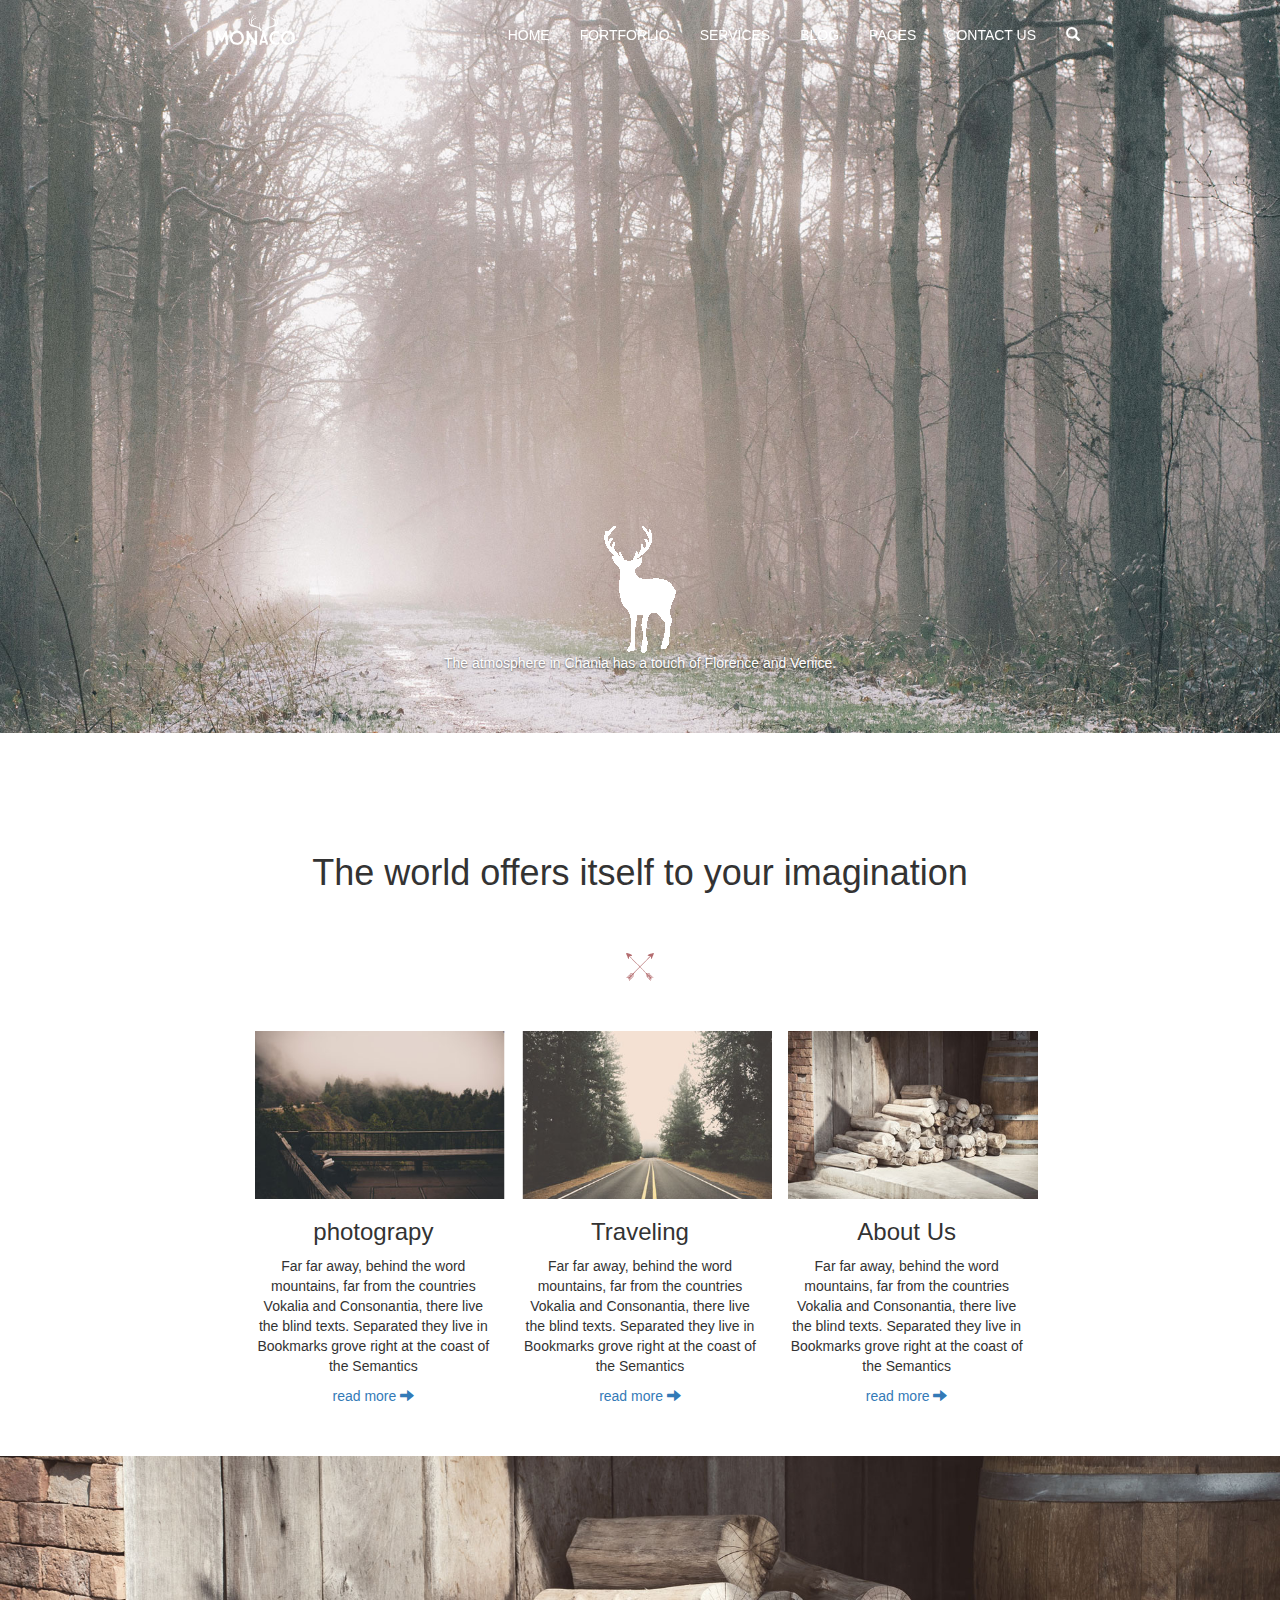
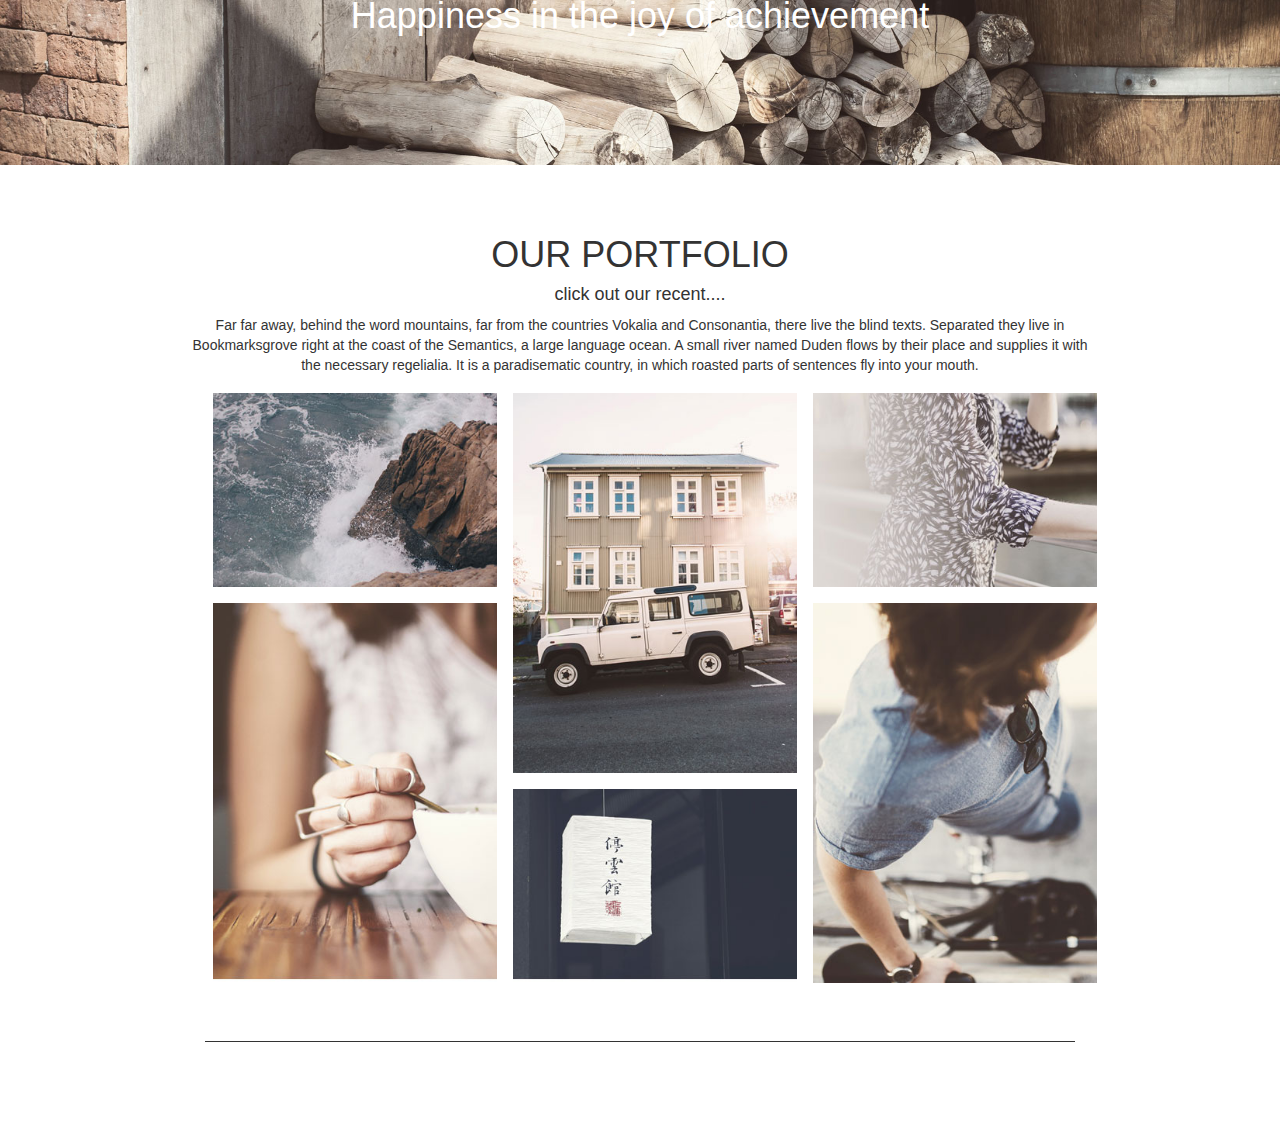
==== btvn/index.html @ 1da42e13 "BTVN" ====
<!DOCTYPE html>
<html>
<head>
	<meta charset="utf-8">
	<title></title>
	<script src="https://ajax.googleapis.com/ajax/libs/jquery/1.11.3/jquery.min.js"></script>
	<script type="text/javascript" src="js/bootstrap.min.js"></script>
	<link rel="stylesheet" type="text/css" href="css/bootstrap.min.css">
	<link rel="stylesheet" type="text/css" href="css/style.css">
</head>
<body>

	<header>
		<nav class="navbar navbar-fixed-top" role="navigation">
	        <div class="menu">
	            <!-- Brand and toggle get grouped for better mobile display -->
	            <div class="navbar-header">
	                <button type="button" class="navbar-toggle" data-toggle="collapse" data-target="#navbar-collapse">
	                    <i class="fa fa-bars fa-3x"></i>
	                </button>
	                <a class="navbar-brand" href="#"><img src="image/icon/logo.png" height="30px" width="80px" /></a>
	            </div>
	            <!-- Collect the nav links, forms, and other content for toggling -->
	            <div class="collapse navbar-collapse navbar-right" id="navbar-collapse">
	                <ul class="nav navbar-nav">
	                    <li>
	                        <a href="#">Home</a>
	                    </li>
						<li>
	                        <a href="#">Fortforlio</a>
	                    </li>
	                    <li>
	                        <a href="#">Services</a>
	                    </li>
	                    <li>
	                        <a href="#">Blog</a>
	                    </li>
						<li>
	                        <a href="#">Pages</a>
	                    </li>
						<li>
	                        <a href="#">Contact Us</a>
	                    </li>
						<li>
	                        <a href="#"><span class="glyphicon glyphicon-search" aria-hidden="true"></span></a>
	                    </li>
	                </ul>
	            </div> <!-- /.navbar-collapse -->
	        </div> <!-- /.container -->
	    </nav>

	 	<div id="myCarousel" class="carousel slide" data-ride="carousel">
	 		<!-- Wrapper for slides -->
		    <div class="carousel-inner" role="listbox">
		      	<div class="item active">
		        <img src="image/background/bg1.jpg" alt="">
			        <div class="carousel-caption slide">
			          <img src="image/icon/icon-slide1.png">
			          <p>The atmosphere in Chania has a touch of Florence and Venice.</p>
			        </div>
		      	</div>

			    <div class="item">
			        <img src="image/background/bg2.jpg" alt="">
			        <div class="carousel-caption">
			          <img src="image/icon/icon-slide2.png">
			          <p>The atmosphere in Chania has a touch of Florence and Venice.</p>
			        </div>
			    </div>
		    
			    <div class="item">
			        <img src="image/background/bg3.jpg" alt="">
				        <div class="carousel-caption">
				          	<img src="image/icon/icon-slide3.png">
				          	<p>Beatiful flowers in Kolymbari, Crete.</p>
				        </div>
			    </div>
			</div>
	  	</div>
	</div>
	</header>
	<section>
		<section class="container">
			<section class="one">
				<h1 class="text-center">The world offers itself to your imagination</h1>
				<div class="space text-center">
					<img src="image/icon/icon-main.png">
				</div>
				<div class="row col-one text-center">
					<div class="col-xs-12 col-md-4">
						<img src="image/main/phto1.jpg">
						<h3>photograpy</h3>
						<p>Far far away, behind the word mountains, far from the countries Vokalia and Consonantia, there live the blind texts. Separated they live in Bookmarks grove right at the coast of the Semantics</p>
						<a href="#">read more <span class="glyphicon glyphicon-arrow-right"></span></a>
					</div>
					<div class="col-xs-12 col-md-4">
						<img src="image/main/phto2.jpg">
						<h3>Traveling</h3>
						<p>Far far away, behind the word mountains, far from the countries Vokalia and Consonantia, there live the blind texts. Separated they live in Bookmarks grove right at the coast of the Semantics</p>
						<a href="#">read more <span class="glyphicon glyphicon-arrow-right"></span></a>
					</div>
					<div class="col-xs-12 col-md-4">
						<img src="image/main/phto3.jpg">
						<h3>About Us</h3>
						<p>Far far away, behind the word mountains, far from the countries Vokalia and Consonantia, there live the blind texts. Separated they live in Bookmarks grove right at the coast of the Semantics</p>
						<a href="#">read more <span class="glyphicon glyphicon-arrow-right"></span></a>
					</div>
				</div>
			</section>
		</section>
		<section>
			<section class="tow">
				<div class="row">
					<div class="col-xs-12">
						<h1 class="text-center">Happiness in the joy of achievement</h1>
					</div>
				</div>
			</section>
		</section>
		<section class="container">
			<section class="there">
				<div class="row text-center">
					<div class="col-sx-12">
						<h1>OUR PORTFOLIO</h1>
						<h4>click out our recent....</h4>
						<p>Far far away, behind the word mountains, far from the countries Vokalia and Consonantia, there live the blind texts. Separated they live in Bookmarksgrove right at the coast of the Semantics, a large language ocean. A small river named Duden flows by their place and supplies it with the necessary regelialia. It is a paradisematic country, in which roasted parts of sentences fly into your mouth. </p>
					</div>
				</div>
				<div class="row">
					<div class="col-md-4">
						<img src="image/main/img1-1.jpg">
						<img src="image/main/img1-2.jpg">
					</div>
					<div class="col-md-4">
						<img src="image/main/img2-1.jpg">
						<img src="image/main/img2-2.jpg">
					</div>
					<div class="col-md-4">
						<img src="image/main/img3-1.jpg">
						<img src="image/main/img3-2.jpg">
					</div>
				</div>
			</section>
		</section>
		<section class="container">
			<section class="four">
				
			</section>
		</section>
	</section>
</body>
</html>
---- btvn/css/style.css ----
body{
	background: #FFFFFF;
}
.glyphicon{
	font-size: 1em;
}
.container{
	width: 900px;
}
/*header*/
.nav a{
	text-transform: uppercase;
	color:white;
}
ul li{
	padding-top: 10px
}
.menu{
	padding: 0px 200px;
	text-align: center;
}
/*contenr*/
.one,.one h1 {
	padding: 50px;
}
.space{
	padding-bottom: 50px;
}
.col-one img{
	/*height: 200px;*/
	width: 250px;
}
.tow{
	background: url("../image/main/banner1.jpg");
	background-size: cover;
}
.tow h1{
	padding: 120px 0px;
	color: white;
}
.there {
	padding: 50px 0px;
	border-bottom: 1px solid ;
}
.there .row img{
	width: 300px;
}
.there img{
	padding: 8px 8px;
}
.four{
	padding: 50px 0px;
}
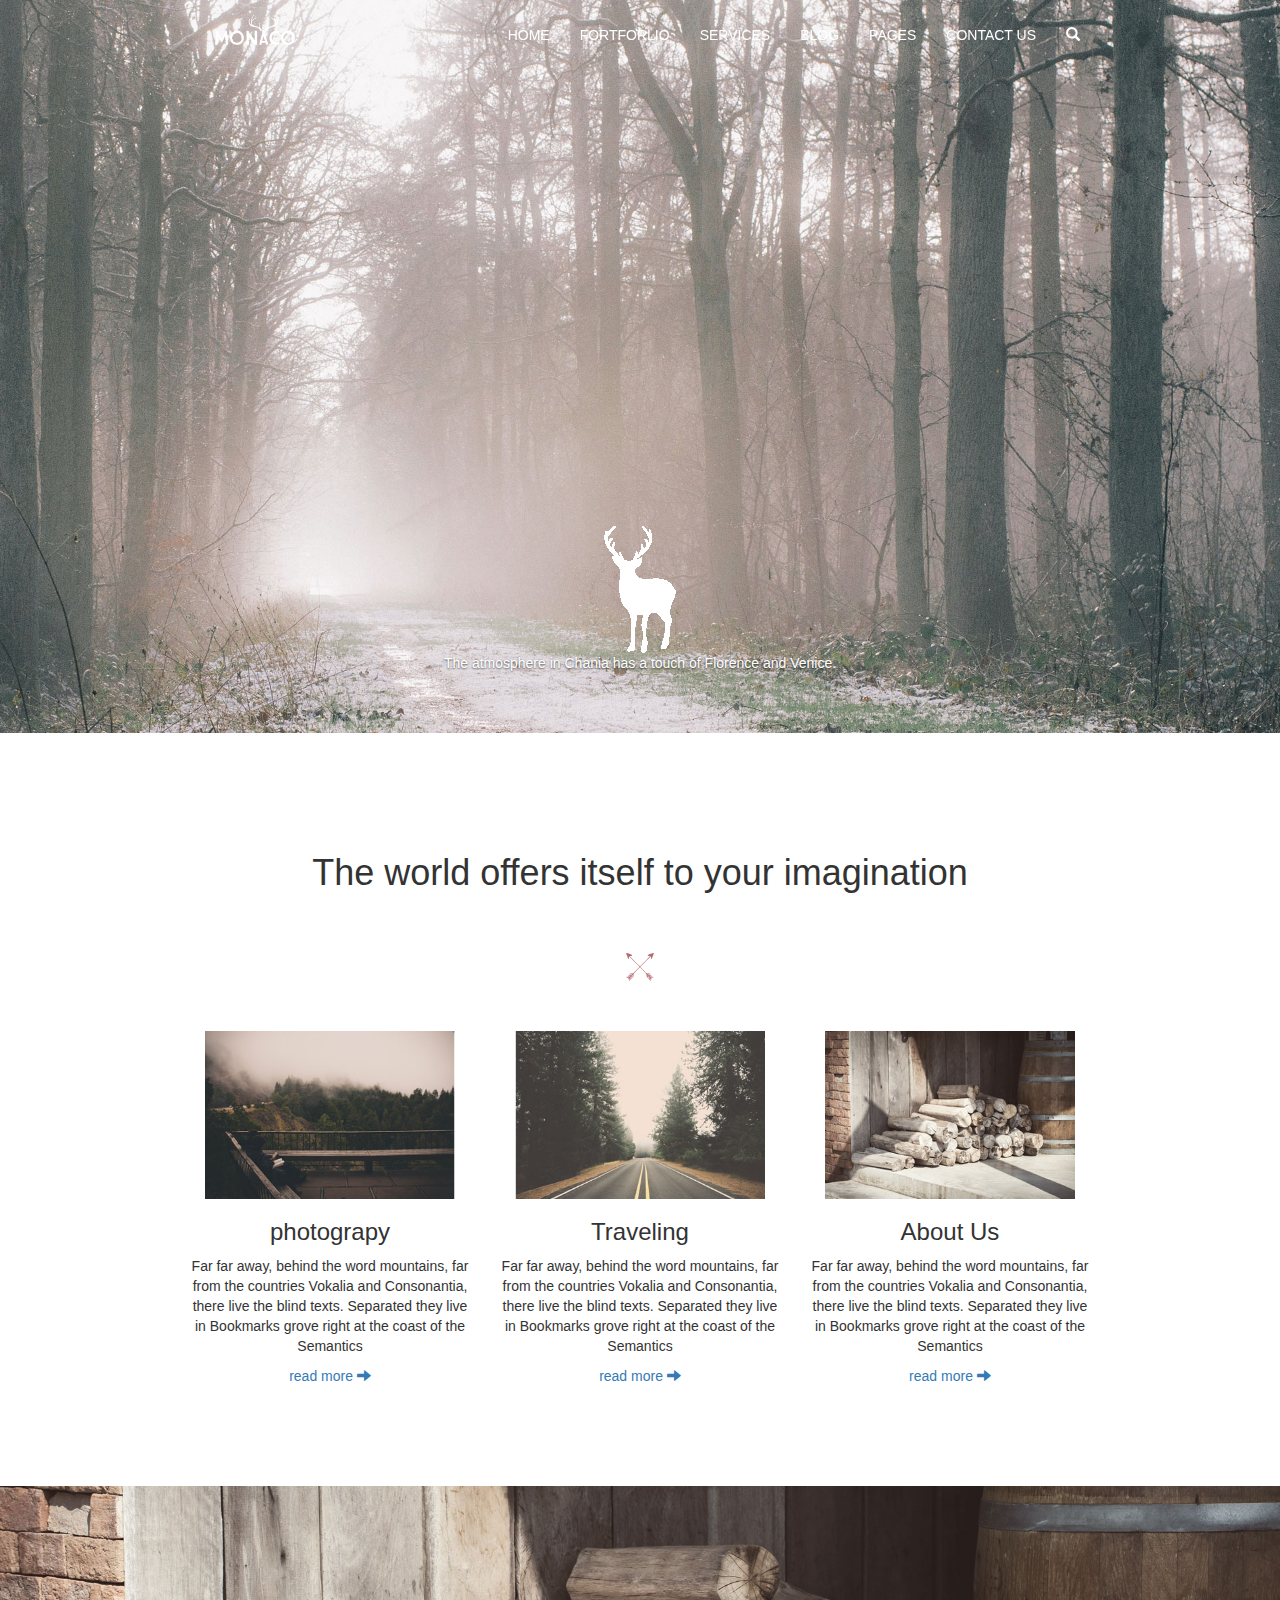
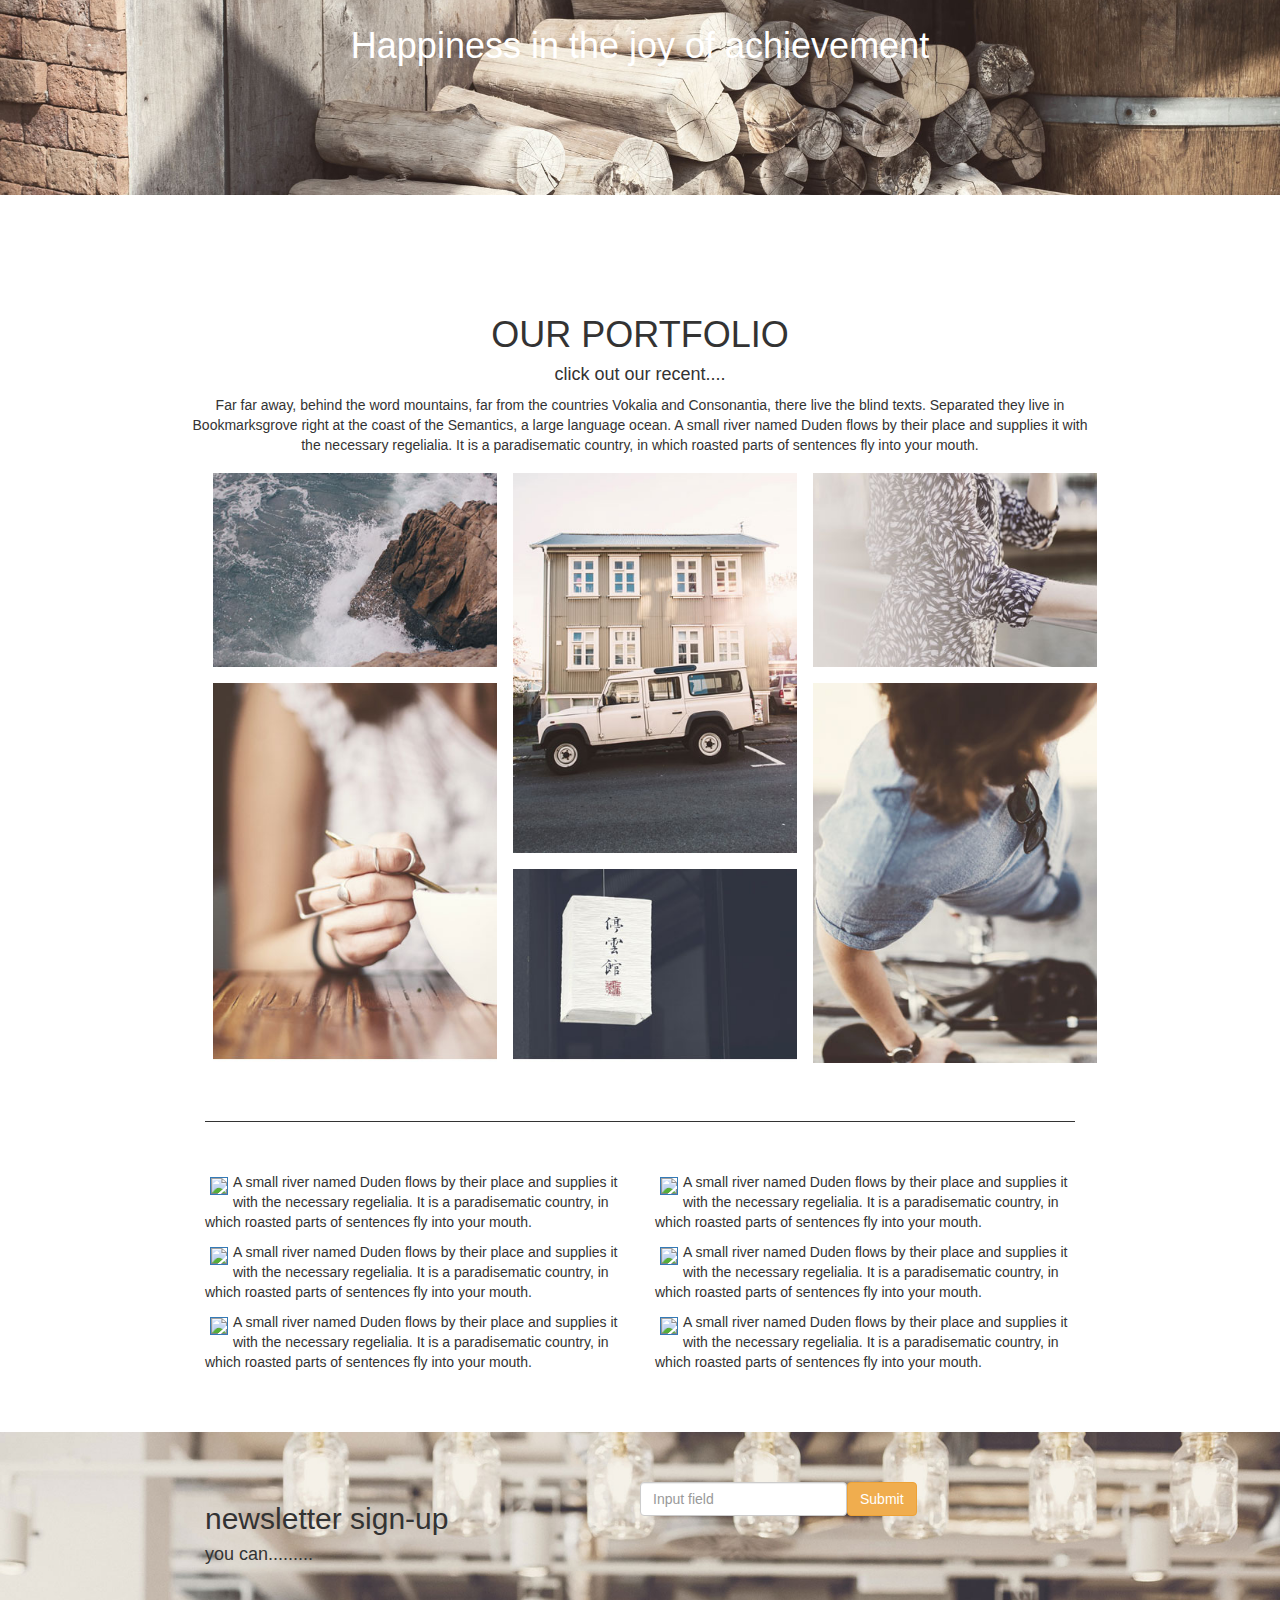
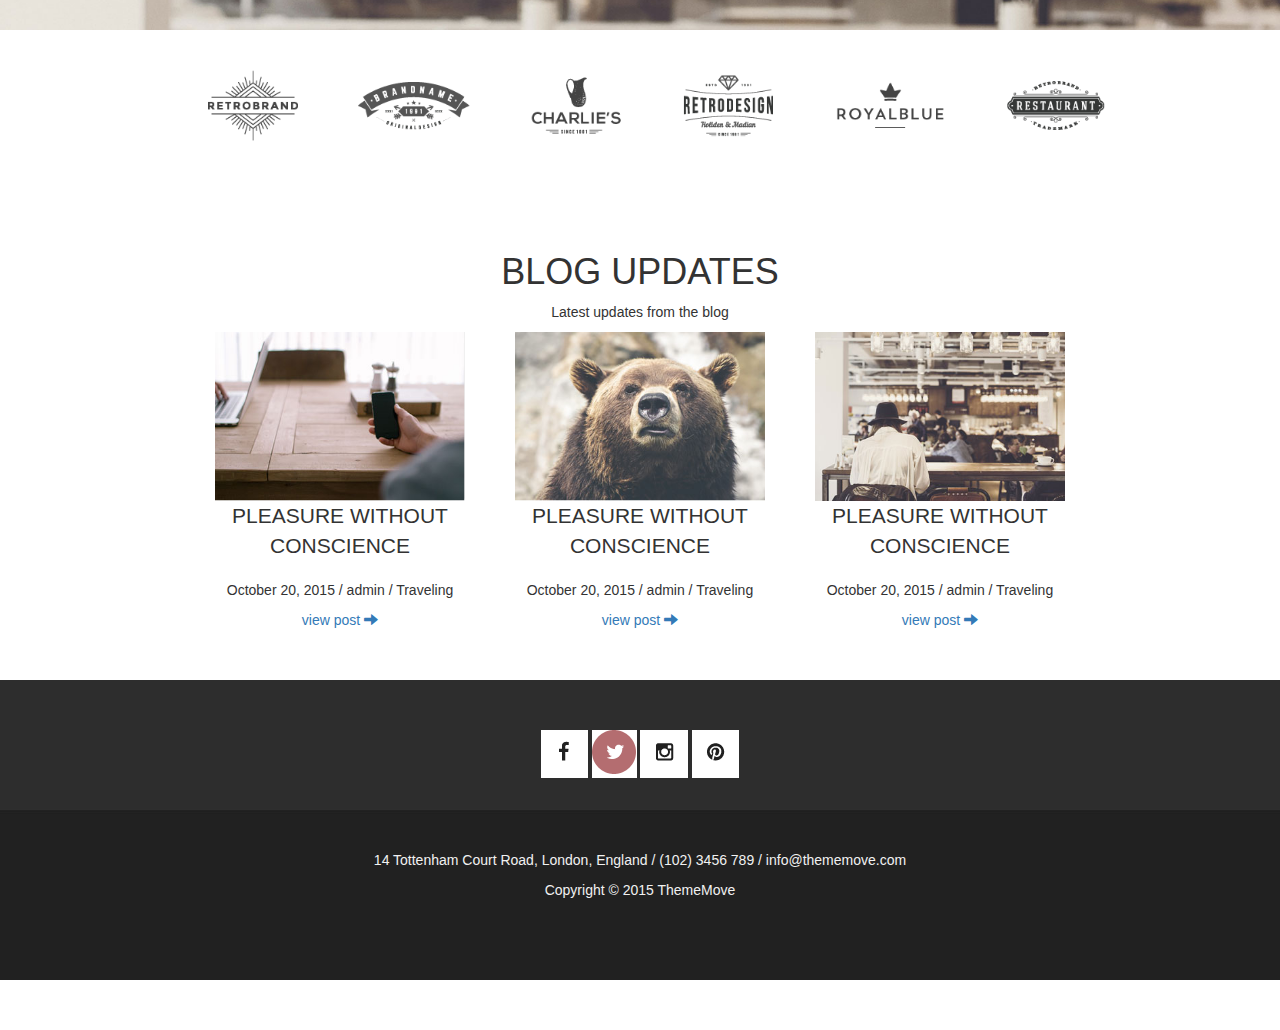
==== commit 17c69d73: "BTVN" ====
--- a/btvn/index.html
+++ b/btvn/index.html
@@ -5,7 +5,7 @@
 	<title></title>
 	<script src="https://ajax.googleapis.com/ajax/libs/jquery/1.11.3/jquery.min.js"></script>
 	<script type="text/javascript" src="js/bootstrap.min.js"></script>
-	<link rel="stylesheet" type="text/css" href="css/bootstrap.min.css">
+	<link rel="stylesheet" type="text/css" href="css/bootstrap.css">
 	<link rel="stylesheet" type="text/css" href="css/style.css">
 </head>
 <body>
@@ -77,37 +77,43 @@
 			    </div>
 			</div>
 	  	</div>
-	</div>
 	</header>
 	<section>
 		<section class="container">
 			<section class="one">
-				<h1 class="text-center">The world offers itself to your imagination</h1>
-				<div class="space text-center">
-					<img src="image/icon/icon-main.png">
-				</div>
-				<div class="row col-one text-center">
-					<div class="col-xs-12 col-md-4">
-						<img src="image/main/phto1.jpg">
-						<h3>photograpy</h3>
-						<p>Far far away, behind the word mountains, far from the countries Vokalia and Consonantia, there live the blind texts. Separated they live in Bookmarks grove right at the coast of the Semantics</p>
-						<a href="#">read more <span class="glyphicon glyphicon-arrow-right"></span></a>
-					</div>
-					<div class="col-xs-12 col-md-4">
-						<img src="image/main/phto2.jpg">
-						<h3>Traveling</h3>
-						<p>Far far away, behind the word mountains, far from the countries Vokalia and Consonantia, there live the blind texts. Separated they live in Bookmarks grove right at the coast of the Semantics</p>
-						<a href="#">read more <span class="glyphicon glyphicon-arrow-right"></span></a>
-					</div>
-					<div class="col-xs-12 col-md-4">
-						<img src="image/main/phto3.jpg">
-						<h3>About Us</h3>
-						<p>Far far away, behind the word mountains, far from the countries Vokalia and Consonantia, there live the blind texts. Separated they live in Bookmarks grove right at the coast of the Semantics</p>
-						<a href="#">read more <span class="glyphicon glyphicon-arrow-right"></span></a>
-					</div>
-				</div>
-			</section>
-		</section>
+				<div class="row">
+					<div class="col-xs-12">
+						<h1 class="text-center">The world offers itself to your imagination</h1>
+						<div class="space text-center">
+							<img src="image/icon/icon-main.png">
+						</div>
+					</div>
+					<div class="row">
+						<div class="col-one text-center">
+							<div class="col-xs-12 col-sm-4">
+								<img src="image/main/phto1.jpg">
+								<h3>photograpy</h3>
+								<p>Far far away, behind the word mountains, far from the countries Vokalia and Consonantia, there live the blind texts. Separated they live in Bookmarks grove right at the coast of the Semantics</p>
+								<a href="#">read more <span class="glyphicon glyphicon-arrow-right"></span></a>
+							</div>
+							<div class="col-xs-12 col-sm-4">
+								<img src="image/main/phto2.jpg">
+								<h3>Traveling</h3>
+								<p>Far far away, behind the word mountains, far from the countries Vokalia and Consonantia, there live the blind texts. Separated they live in Bookmarks grove right at the coast of the Semantics</p>
+								<a href="#">read more <span class="glyphicon glyphicon-arrow-right"></span></a>
+							</div>
+							<div class="col-xs-12 col-sm-4">
+								<img src="image/main/phto3.jpg">
+								<h3>About Us</h3>
+								<p>Far far away, behind the word mountains, far from the countries Vokalia and Consonantia, there live the blind texts. Separated they live in Bookmarks grove right at the coast of the Semantics</p>
+								<a href="#">read more <span class="glyphicon glyphicon-arrow-right"></span></a>
+							</div>
+						</div>
+					</div>
+				</div>
+			</section>
+		</section>
+			
 		<section>
 			<section class="tow">
 				<div class="row">
@@ -117,6 +123,7 @@
 				</div>
 			</section>
 		</section>
+
 		<section class="container">
 			<section class="there">
 				<div class="row text-center">
@@ -127,15 +134,15 @@
 					</div>
 				</div>
 				<div class="row">
-					<div class="col-md-4">
+					<div class="col-xs-12 col-sm-4">
 						<img src="image/main/img1-1.jpg">
 						<img src="image/main/img1-2.jpg">
 					</div>
-					<div class="col-md-4">
+					<div class="col-xs-12 col-sm-4">
 						<img src="image/main/img2-1.jpg">
 						<img src="image/main/img2-2.jpg">
 					</div>
-					<div class="col-md-4">
+					<div class="col-xs-12 col-sm-4">
 						<img src="image/main/img3-1.jpg">
 						<img src="image/main/img3-2.jpg">
 					</div>
@@ -144,9 +151,124 @@
 		</section>
 		<section class="container">
 			<section class="four">
-				
+				<div class="row">
+					<div class="col-xs-12 col-sm-6">
+						<div>
+							<a href="#"><img src="image/icon/icon41.png"></a>
+							<p>
+								A small river named Duden flows by their place and supplies it with the necessary regelialia. It is a paradisematic country, in which roasted parts of sentences fly into your mouth. 
+							</p>
+						</div>
+						<div class="clearfix"></div>
+						<div>
+							<a href="#"><img src="image/icon/icon42.png"></a>
+							<p>
+								A small river named Duden flows by their place and supplies it with the necessary regelialia. It is a paradisematic country, in which roasted parts of sentences fly into your mouth. 
+							</p>
+						</div>
+						<div class="clearfix"></div>
+						<div>
+							<a href="#"><img src="image/icon/icon43.png"></a>
+							<p>
+								A small river named Duden flows by their place and supplies it with the necessary regelialia. It is a paradisematic country, in which roasted parts of sentences fly into your mouth. 
+							</p>
+						</div>
+						<div class="clearfix"></div>
+					</div>
+					<div class="col-xs-12 col-sm-6">
+						<div>
+							<a href="#"><img src="image/icon/icon46.png"></a>
+							<p>
+								A small river named Duden flows by their place and supplies it with the necessary regelialia. It is a paradisematic country, in which roasted parts of sentences fly into your mouth. 
+							</p>
+						</div>
+						<div class="clearfix"></div>
+						<div>
+							<a href="#"><img src="image/icon/icon45.png"></a>
+							<p>
+								A small river named Duden flows by their place and supplies it with the necessary regelialia. It is a paradisematic country, in which roasted parts of sentences fly into your mouth. 
+							</p>
+						</div>
+						<div class="clearfix"></div>
+						<div>
+							<a href="#"><img src="image/icon/icon44.png"></a>
+							<p>
+								A small river named Duden flows by their place and supplies it with the necessary regelialia. It is a paradisematic country, in which roasted parts of sentences fly into your mouth. 
+							</p>
+						</div>
+						<div class="clearfix"></div>
+					</div>
+				</div>
+			</section>
+		</section>
+
+		<section>
+			<section class="five">
+				<section class="container">
+					<div class="row">
+							<form action="" method="POST" role="form" class="form-inline">
+								<label for="" class="col-xs-6"><h2>newsletter sign-up</h2>
+													<h4>you can.........</h4></label>
+								<input type="text" class="form-control col-xs-6" id="" placeholder="Input field">
+								<button type="submit" class="btn btn-warning">Submit</button>
+							</form>
+					</div>
+				</section>
+			</section>
+
+			<div>
+				<div class="container">
+					<div class="row">
+						<div class="col-xs-12">
+							<a href="#"><img src="image/main/brandlogo_02.png" width="900px"></a>
+						</div>
+					</div>
+				</div>
+			</div>
+		</section>
+
+		<section class="six">
+			<section class="container">
+				<div class="row">
+					<div class="col-xs-12 text-center">
+						<h1>BLOG UPDATES</h1>
+						<p>Latest updates from the blog</p>
+					</div>
+				</div>
+				<div class="row">
+					<div class="col-xs-12 col-sm-4 text-center">
+						<img src="image/main/blog1.jpg">
+						<p class="lead">PLEASURE WITHOUT CONSCIENCE</p>
+						<p>October 20, 2015 / admin / Traveling</p>
+						<a href="#">view post <span class="glyphicon glyphicon-arrow-right"></span></a>
+					</div>
+					<div class="col-xs-12 col-sm-4 text-center">
+						<img src="image/main/blog2.jpg">
+						<p class="lead">PLEASURE WITHOUT CONSCIENCE</p>
+						<p>October 20, 2015 / admin / Traveling</p>
+						<a href="#">view post <span class="glyphicon glyphicon-arrow-right"></span></a>
+					</div>
+					<div class="col-xs-12 col-sm-4 text-center">
+						<img src="image/main/blog3.jpg">
+						<p class="lead">PLEASURE WITHOUT CONSCIENCE</p>
+						<p>October 20, 2015 / admin / Traveling</p>
+						<a href="#">view post <span class="glyphicon glyphicon-arrow-right"></span></a>
+					</div>
+				</div>
 			</section>
 		</section>
 	</section>
+	<footer>
+		<div align="center" id="top">
+			<a href="#"><img src="image/footer/fb.png" class=""></a>
+			<a href="#"><img src="image/footer/flow.png"></a>
+			<a href="#"><img src="image/footer/phto.png"></a>
+			<a href="#"><img src="image/footer/what.png"></a>
+		</div>
+		<div align="center" id="footer">
+			<p>14 Tottenham Court Road, London, England / (102) 3456 789 / info@thememove.com</p>
+			<p>Copyright © 2015 ThemeMove</p>
+		</div>
+	</footer>
 </body>
 </html>--- a/btvn/css/style.css
+++ b/btvn/css/style.css
@@ -3,6 +3,9 @@
 }
 .glyphicon{
 	font-size: 1em;
+}
+.width{
+	width: 900px;
 }
 .container{
 	width: 900px;
@@ -21,7 +24,7 @@
 }
 /*contenr*/
 .one,.one h1 {
-	padding: 50px;
+	padding: 50px 0px;
 }
 .space{
 	padding-bottom: 50px;
@@ -31,6 +34,7 @@
 	width: 250px;
 }
 .tow{
+	margin: 50px 0px;
 	background: url("../image/main/banner1.jpg");
 	background-size: cover;
 }
@@ -50,4 +54,40 @@
 }
 .four{
 	padding: 50px 0px;
+}
+.four img{
+	float: left;
+	padding: 0px;
+	margin: 5px;
+	border: 1px solid;
+}
+.four img:hover{
+	background: #B46D70;
+}
+.five{
+	padding: 50px 0px;
+	background:url("../image/main/banner2.jpg");
+	background-size: cover;
+}
+.six{
+	padding: 50px 0px;
+}
+.six img{
+	width: 250px;
+}
+footer{
+	padding-top: 50px;
+	background: url("../image/footer/footer.jpg");
+	height: 300px;
+}
+footer img:hover{
+	background: #B46D70;
+}
+footer #top{
+	height: 100px;
+}
+footer #footer{
+	height: 200px;
+	padding-top: 20px;
+	color: #f1f1f1;
 }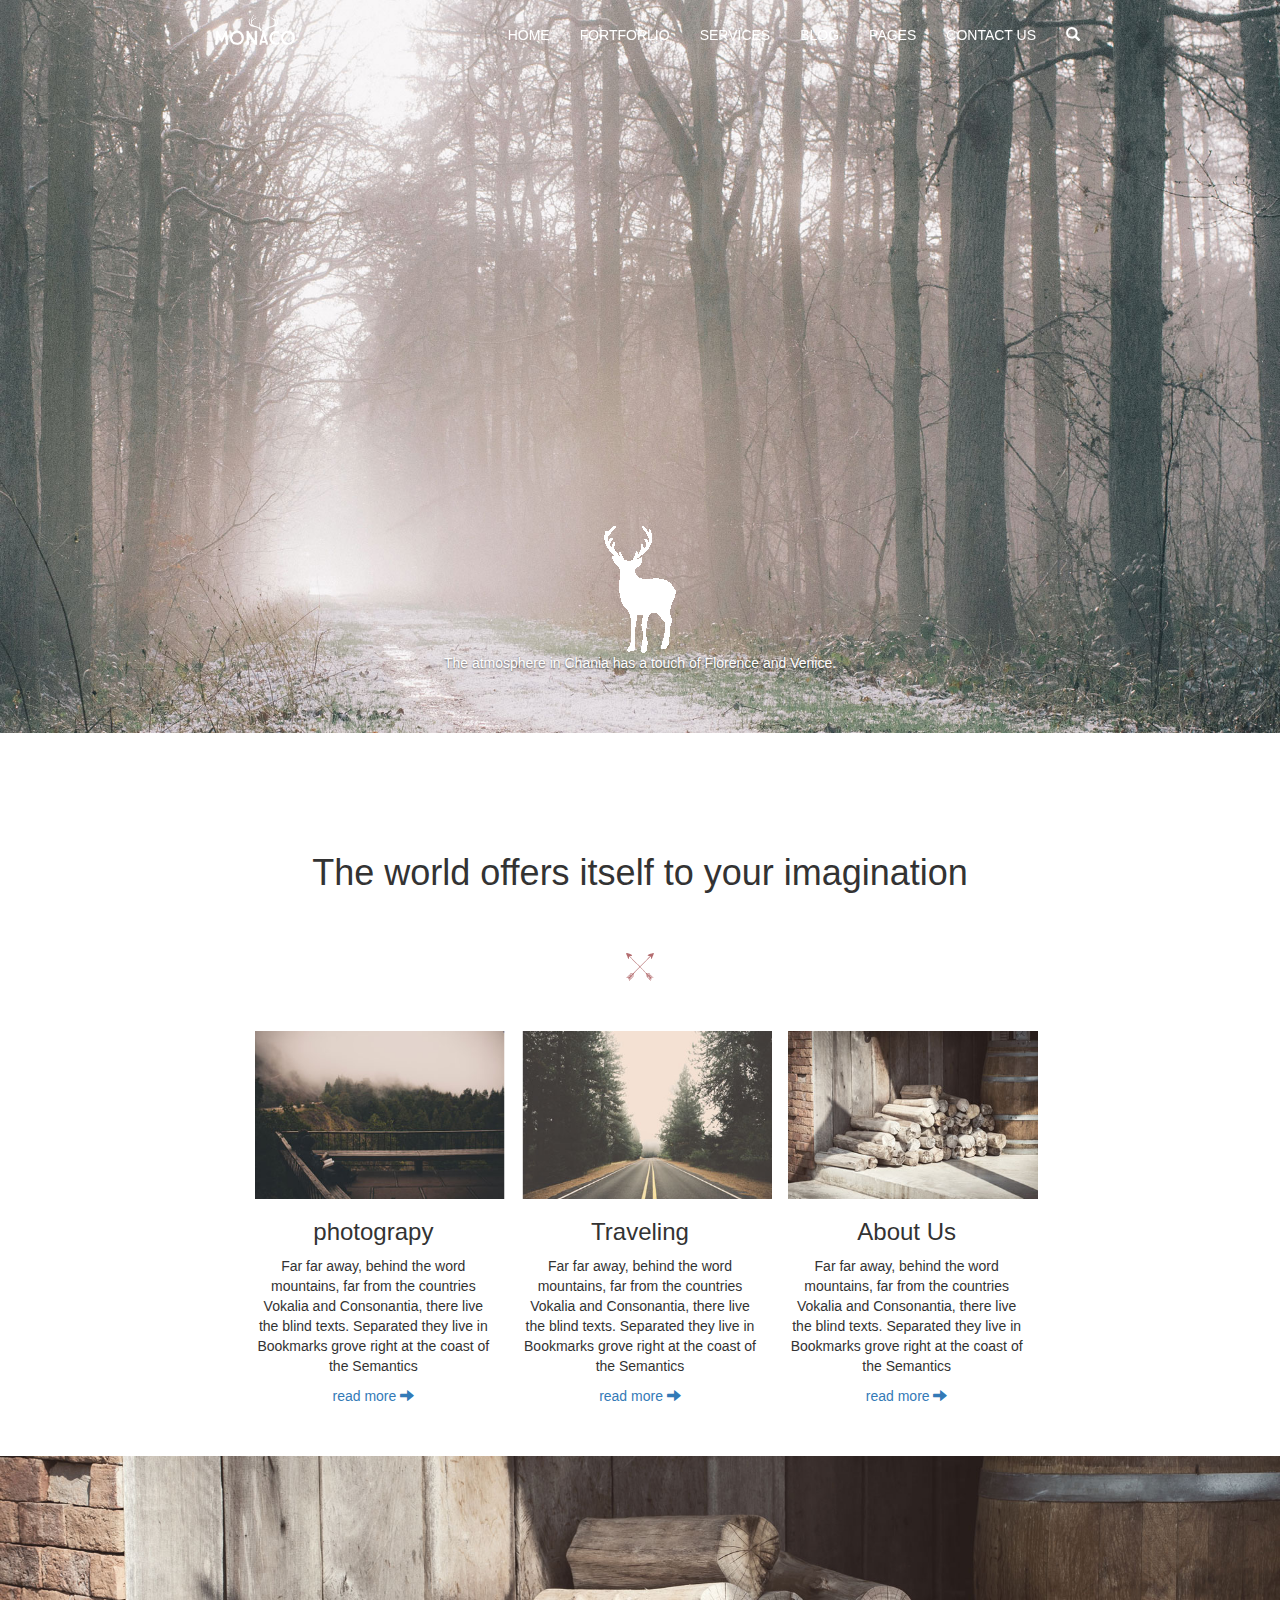
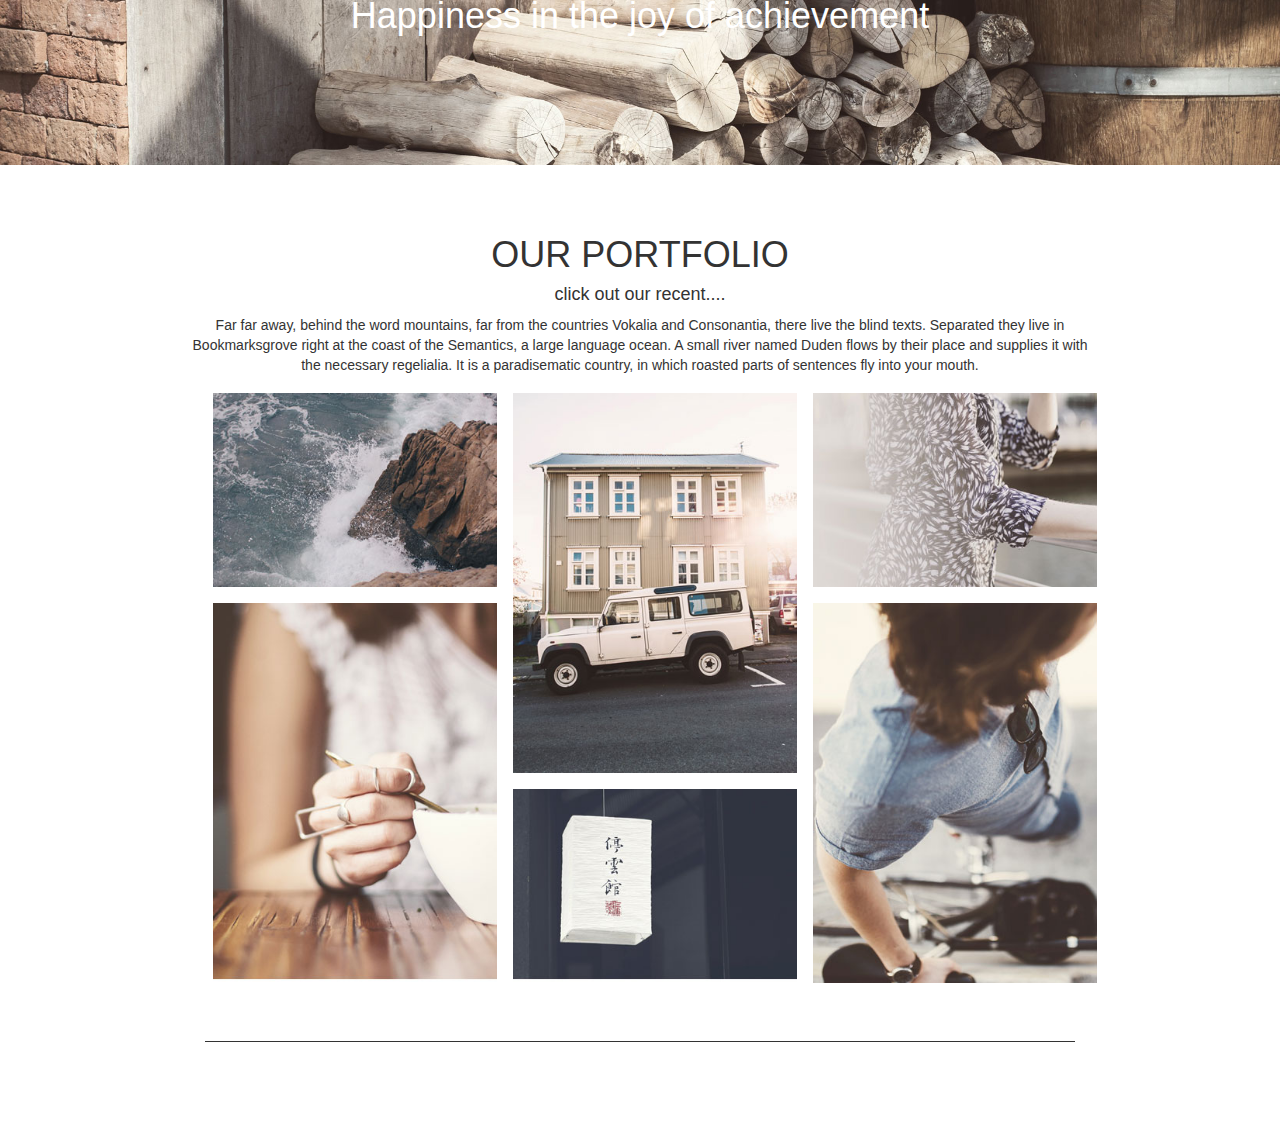
==== commit b9602099: "Revert "BTVN"" ====
--- a/btvn/index.html
+++ b/btvn/index.html
@@ -5,7 +5,7 @@
 	<title></title>
 	<script src="https://ajax.googleapis.com/ajax/libs/jquery/1.11.3/jquery.min.js"></script>
 	<script type="text/javascript" src="js/bootstrap.min.js"></script>
-	<link rel="stylesheet" type="text/css" href="css/bootstrap.css">
+	<link rel="stylesheet" type="text/css" href="css/bootstrap.min.css">
 	<link rel="stylesheet" type="text/css" href="css/style.css">
 </head>
 <body>
@@ -77,43 +77,37 @@
 			    </div>
 			</div>
 	  	</div>
+	</div>
 	</header>
 	<section>
 		<section class="container">
 			<section class="one">
-				<div class="row">
-					<div class="col-xs-12">
-						<h1 class="text-center">The world offers itself to your imagination</h1>
-						<div class="space text-center">
-							<img src="image/icon/icon-main.png">
-						</div>
+				<h1 class="text-center">The world offers itself to your imagination</h1>
+				<div class="space text-center">
+					<img src="image/icon/icon-main.png">
+				</div>
+				<div class="row col-one text-center">
+					<div class="col-xs-12 col-md-4">
+						<img src="image/main/phto1.jpg">
+						<h3>photograpy</h3>
+						<p>Far far away, behind the word mountains, far from the countries Vokalia and Consonantia, there live the blind texts. Separated they live in Bookmarks grove right at the coast of the Semantics</p>
+						<a href="#">read more <span class="glyphicon glyphicon-arrow-right"></span></a>
 					</div>
-					<div class="row">
-						<div class="col-one text-center">
-							<div class="col-xs-12 col-sm-4">
-								<img src="image/main/phto1.jpg">
-								<h3>photograpy</h3>
-								<p>Far far away, behind the word mountains, far from the countries Vokalia and Consonantia, there live the blind texts. Separated they live in Bookmarks grove right at the coast of the Semantics</p>
-								<a href="#">read more <span class="glyphicon glyphicon-arrow-right"></span></a>
-							</div>
-							<div class="col-xs-12 col-sm-4">
-								<img src="image/main/phto2.jpg">
-								<h3>Traveling</h3>
-								<p>Far far away, behind the word mountains, far from the countries Vokalia and Consonantia, there live the blind texts. Separated they live in Bookmarks grove right at the coast of the Semantics</p>
-								<a href="#">read more <span class="glyphicon glyphicon-arrow-right"></span></a>
-							</div>
-							<div class="col-xs-12 col-sm-4">
-								<img src="image/main/phto3.jpg">
-								<h3>About Us</h3>
-								<p>Far far away, behind the word mountains, far from the countries Vokalia and Consonantia, there live the blind texts. Separated they live in Bookmarks grove right at the coast of the Semantics</p>
-								<a href="#">read more <span class="glyphicon glyphicon-arrow-right"></span></a>
-							</div>
-						</div>
+					<div class="col-xs-12 col-md-4">
+						<img src="image/main/phto2.jpg">
+						<h3>Traveling</h3>
+						<p>Far far away, behind the word mountains, far from the countries Vokalia and Consonantia, there live the blind texts. Separated they live in Bookmarks grove right at the coast of the Semantics</p>
+						<a href="#">read more <span class="glyphicon glyphicon-arrow-right"></span></a>
+					</div>
+					<div class="col-xs-12 col-md-4">
+						<img src="image/main/phto3.jpg">
+						<h3>About Us</h3>
+						<p>Far far away, behind the word mountains, far from the countries Vokalia and Consonantia, there live the blind texts. Separated they live in Bookmarks grove right at the coast of the Semantics</p>
+						<a href="#">read more <span class="glyphicon glyphicon-arrow-right"></span></a>
 					</div>
 				</div>
 			</section>
 		</section>
-			
 		<section>
 			<section class="tow">
 				<div class="row">
@@ -123,7 +117,6 @@
 				</div>
 			</section>
 		</section>
-
 		<section class="container">
 			<section class="there">
 				<div class="row text-center">
@@ -134,15 +127,15 @@
 					</div>
 				</div>
 				<div class="row">
-					<div class="col-xs-12 col-sm-4">
+					<div class="col-md-4">
 						<img src="image/main/img1-1.jpg">
 						<img src="image/main/img1-2.jpg">
 					</div>
-					<div class="col-xs-12 col-sm-4">
+					<div class="col-md-4">
 						<img src="image/main/img2-1.jpg">
 						<img src="image/main/img2-2.jpg">
 					</div>
-					<div class="col-xs-12 col-sm-4">
+					<div class="col-md-4">
 						<img src="image/main/img3-1.jpg">
 						<img src="image/main/img3-2.jpg">
 					</div>
@@ -151,124 +144,9 @@
 		</section>
 		<section class="container">
 			<section class="four">
-				<div class="row">
-					<div class="col-xs-12 col-sm-6">
-						<div>
-							<a href="#"><img src="image/icon/icon41.png"></a>
-							<p>
-								A small river named Duden flows by their place and supplies it with the necessary regelialia. It is a paradisematic country, in which roasted parts of sentences fly into your mouth. 
-							</p>
-						</div>
-						<div class="clearfix"></div>
-						<div>
-							<a href="#"><img src="image/icon/icon42.png"></a>
-							<p>
-								A small river named Duden flows by their place and supplies it with the necessary regelialia. It is a paradisematic country, in which roasted parts of sentences fly into your mouth. 
-							</p>
-						</div>
-						<div class="clearfix"></div>
-						<div>
-							<a href="#"><img src="image/icon/icon43.png"></a>
-							<p>
-								A small river named Duden flows by their place and supplies it with the necessary regelialia. It is a paradisematic country, in which roasted parts of sentences fly into your mouth. 
-							</p>
-						</div>
-						<div class="clearfix"></div>
-					</div>
-					<div class="col-xs-12 col-sm-6">
-						<div>
-							<a href="#"><img src="image/icon/icon46.png"></a>
-							<p>
-								A small river named Duden flows by their place and supplies it with the necessary regelialia. It is a paradisematic country, in which roasted parts of sentences fly into your mouth. 
-							</p>
-						</div>
-						<div class="clearfix"></div>
-						<div>
-							<a href="#"><img src="image/icon/icon45.png"></a>
-							<p>
-								A small river named Duden flows by their place and supplies it with the necessary regelialia. It is a paradisematic country, in which roasted parts of sentences fly into your mouth. 
-							</p>
-						</div>
-						<div class="clearfix"></div>
-						<div>
-							<a href="#"><img src="image/icon/icon44.png"></a>
-							<p>
-								A small river named Duden flows by their place and supplies it with the necessary regelialia. It is a paradisematic country, in which roasted parts of sentences fly into your mouth. 
-							</p>
-						</div>
-						<div class="clearfix"></div>
-					</div>
-				</div>
-			</section>
-		</section>
-
-		<section>
-			<section class="five">
-				<section class="container">
-					<div class="row">
-							<form action="" method="POST" role="form" class="form-inline">
-								<label for="" class="col-xs-6"><h2>newsletter sign-up</h2>
-													<h4>you can.........</h4></label>
-								<input type="text" class="form-control col-xs-6" id="" placeholder="Input field">
-								<button type="submit" class="btn btn-warning">Submit</button>
-							</form>
-					</div>
-				</section>
-			</section>
-
-			<div>
-				<div class="container">
-					<div class="row">
-						<div class="col-xs-12">
-							<a href="#"><img src="image/main/brandlogo_02.png" width="900px"></a>
-						</div>
-					</div>
-				</div>
-			</div>
-		</section>
-
-		<section class="six">
-			<section class="container">
-				<div class="row">
-					<div class="col-xs-12 text-center">
-						<h1>BLOG UPDATES</h1>
-						<p>Latest updates from the blog</p>
-					</div>
-				</div>
-				<div class="row">
-					<div class="col-xs-12 col-sm-4 text-center">
-						<img src="image/main/blog1.jpg">
-						<p class="lead">PLEASURE WITHOUT CONSCIENCE</p>
-						<p>October 20, 2015 / admin / Traveling</p>
-						<a href="#">view post <span class="glyphicon glyphicon-arrow-right"></span></a>
-					</div>
-					<div class="col-xs-12 col-sm-4 text-center">
-						<img src="image/main/blog2.jpg">
-						<p class="lead">PLEASURE WITHOUT CONSCIENCE</p>
-						<p>October 20, 2015 / admin / Traveling</p>
-						<a href="#">view post <span class="glyphicon glyphicon-arrow-right"></span></a>
-					</div>
-					<div class="col-xs-12 col-sm-4 text-center">
-						<img src="image/main/blog3.jpg">
-						<p class="lead">PLEASURE WITHOUT CONSCIENCE</p>
-						<p>October 20, 2015 / admin / Traveling</p>
-						<a href="#">view post <span class="glyphicon glyphicon-arrow-right"></span></a>
-					</div>
-				</div>
+				
 			</section>
 		</section>
 	</section>
-	<footer>
-		<div align="center" id="top">
-			<a href="#"><img src="image/footer/fb.png" class=""></a>
-			<a href="#"><img src="image/footer/flow.png"></a>
-			<a href="#"><img src="image/footer/phto.png"></a>
-			<a href="#"><img src="image/footer/what.png"></a>
-		</div>
-		<div align="center" id="footer">
-			<p>14 Tottenham Court Road, London, England / (102) 3456 789 / info@thememove.com</p>
-			<p>Copyright © 2015 ThemeMove</p>
-		</div>
-	</footer>
 </body>
 </html>--- a/btvn/css/style.css
+++ b/btvn/css/style.css
@@ -3,9 +3,6 @@
 }
 .glyphicon{
 	font-size: 1em;
-}
-.width{
-	width: 900px;
 }
 .container{
 	width: 900px;
@@ -24,7 +21,7 @@
 }
 /*contenr*/
 .one,.one h1 {
-	padding: 50px 0px;
+	padding: 50px;
 }
 .space{
 	padding-bottom: 50px;
@@ -34,7 +31,6 @@
 	width: 250px;
 }
 .tow{
-	margin: 50px 0px;
 	background: url("../image/main/banner1.jpg");
 	background-size: cover;
 }
@@ -54,40 +50,4 @@
 }
 .four{
 	padding: 50px 0px;
-}
-.four img{
-	float: left;
-	padding: 0px;
-	margin: 5px;
-	border: 1px solid;
-}
-.four img:hover{
-	background: #B46D70;
-}
-.five{
-	padding: 50px 0px;
-	background:url("../image/main/banner2.jpg");
-	background-size: cover;
-}
-.six{
-	padding: 50px 0px;
-}
-.six img{
-	width: 250px;
-}
-footer{
-	padding-top: 50px;
-	background: url("../image/footer/footer.jpg");
-	height: 300px;
-}
-footer img:hover{
-	background: #B46D70;
-}
-footer #top{
-	height: 100px;
-}
-footer #footer{
-	height: 200px;
-	padding-top: 20px;
-	color: #f1f1f1;
 }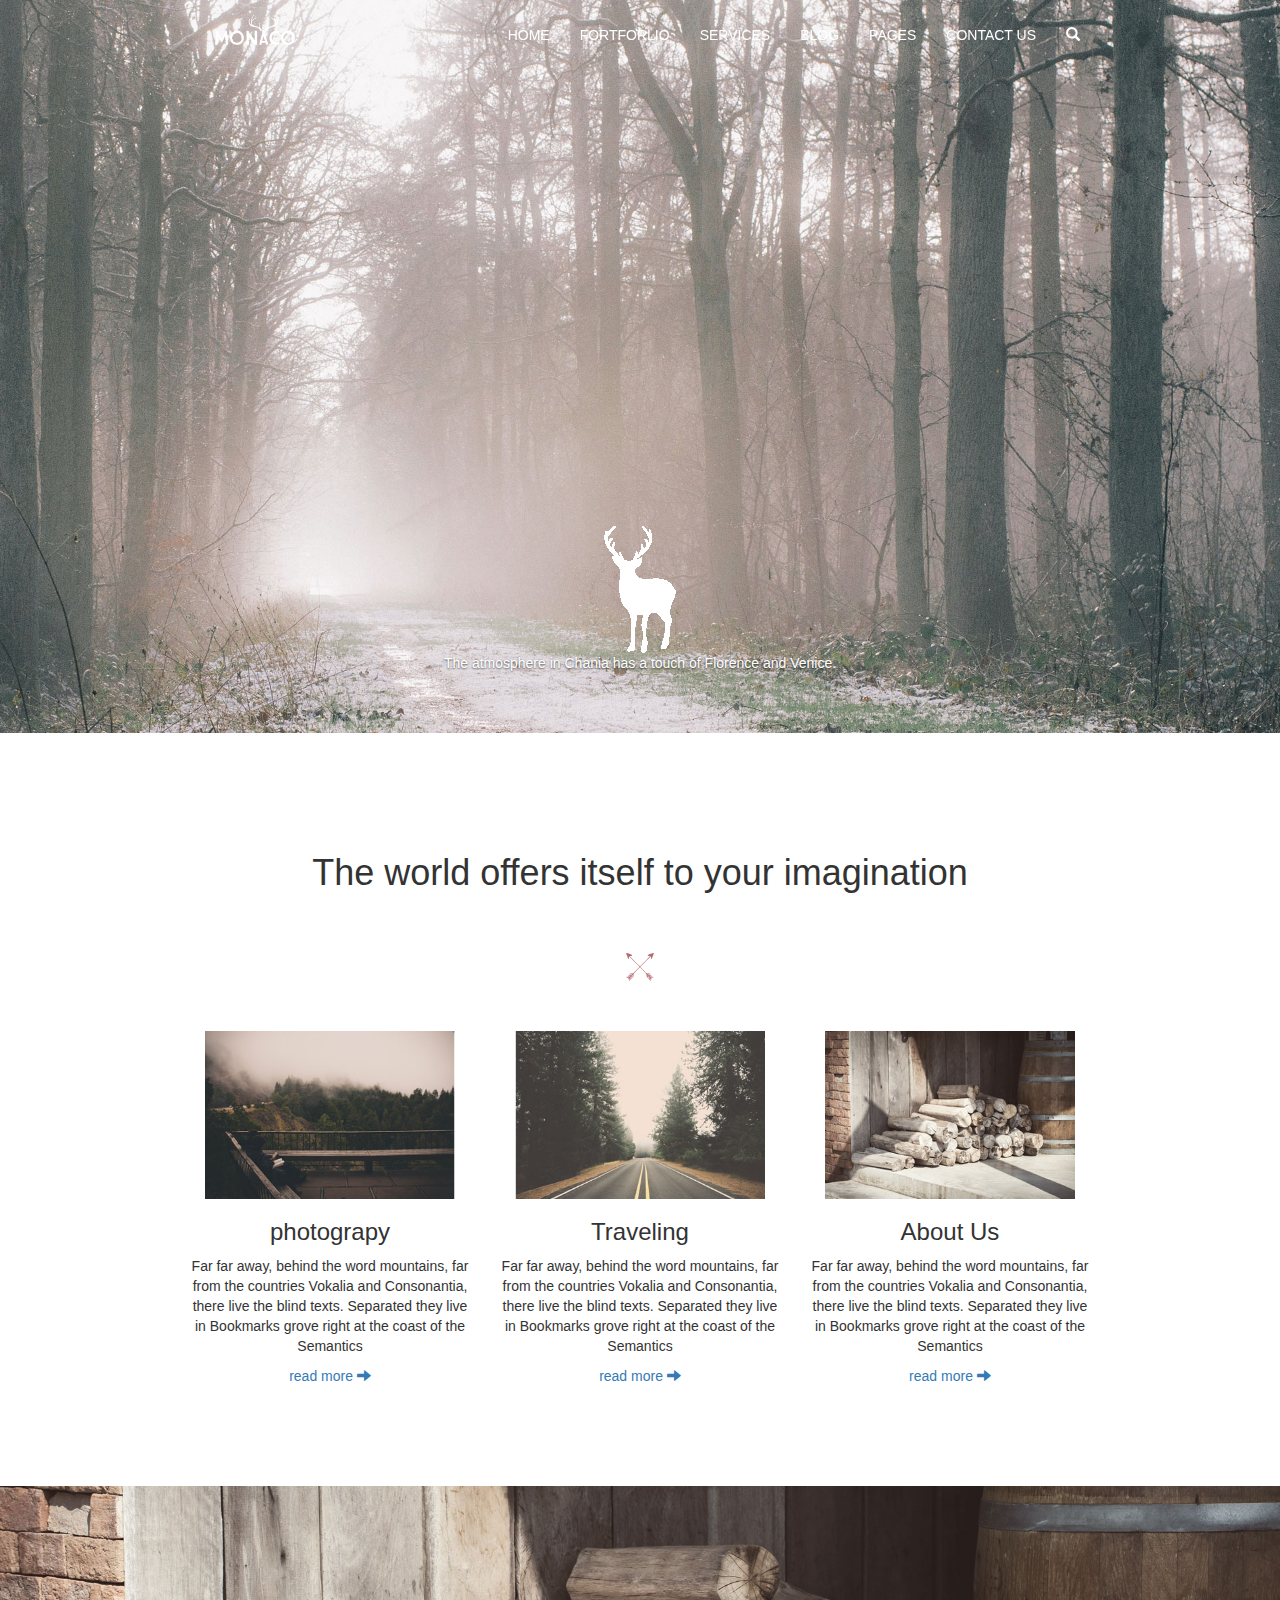
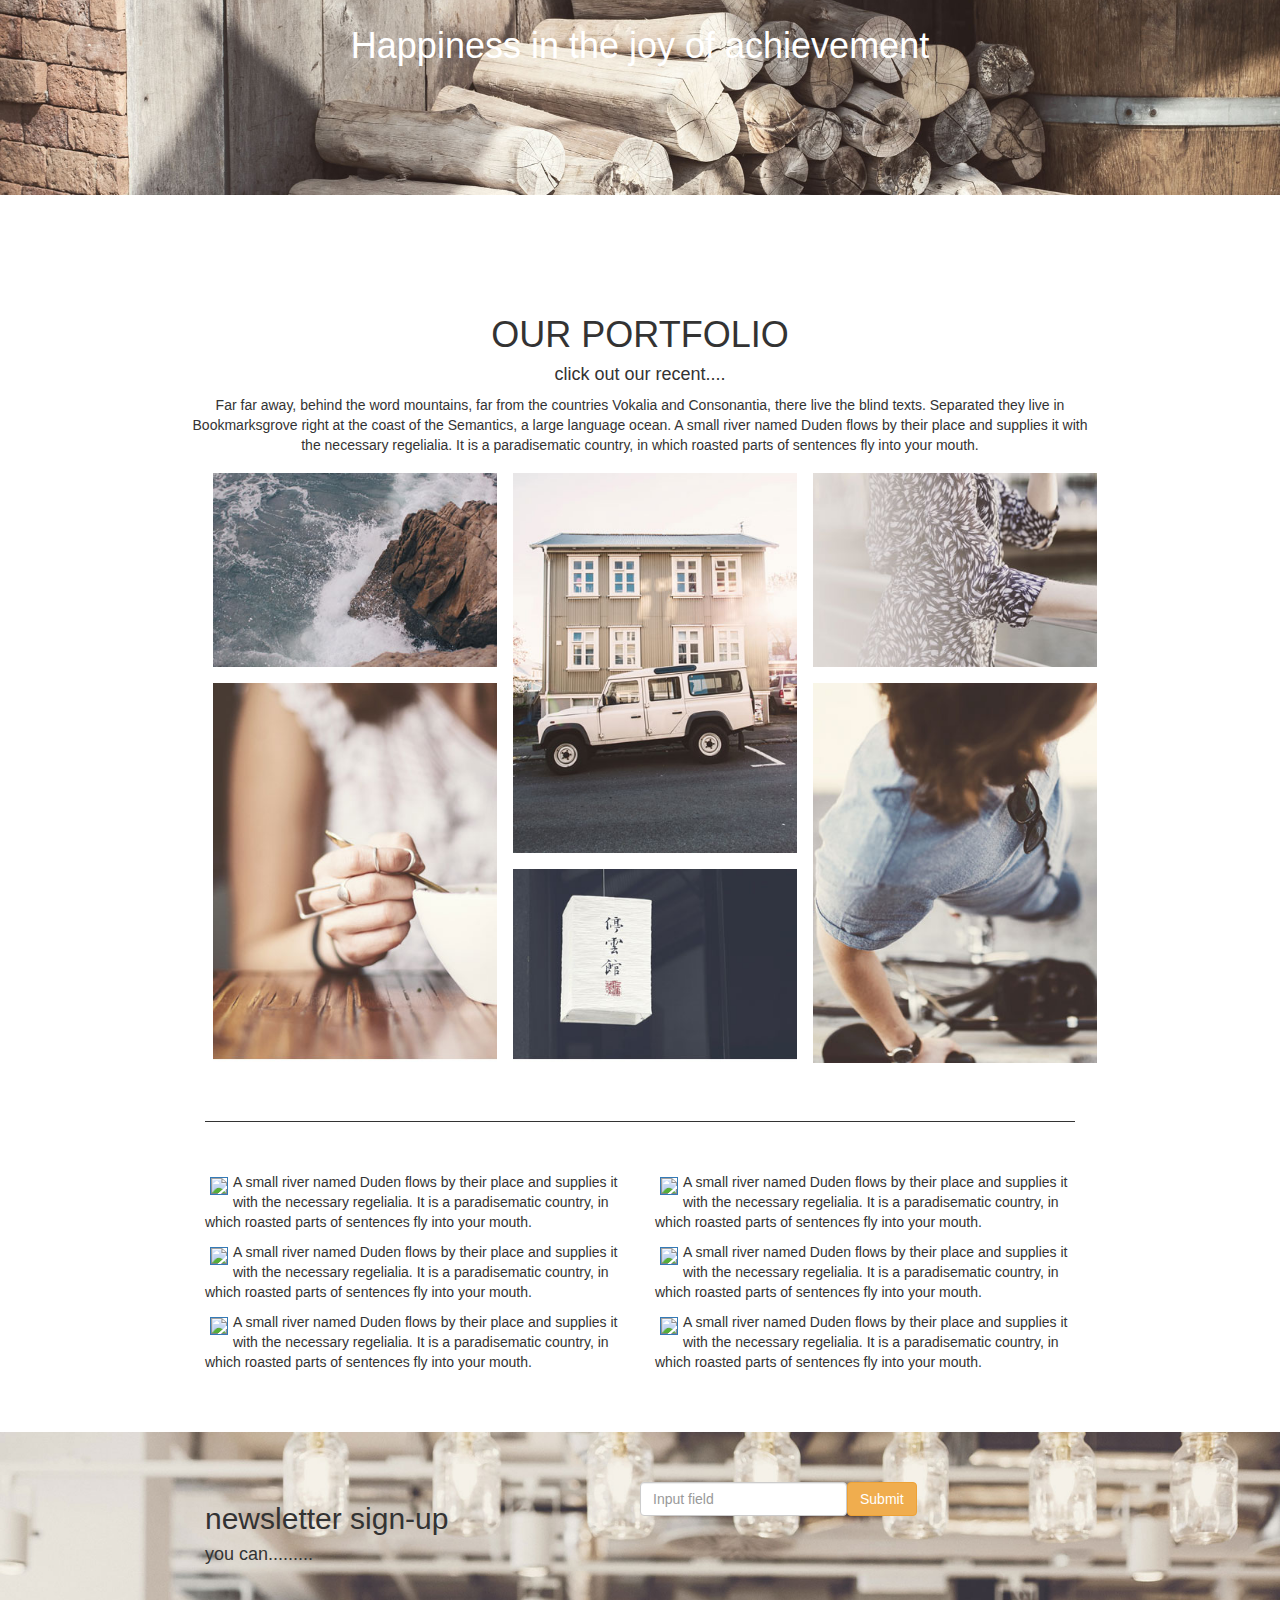
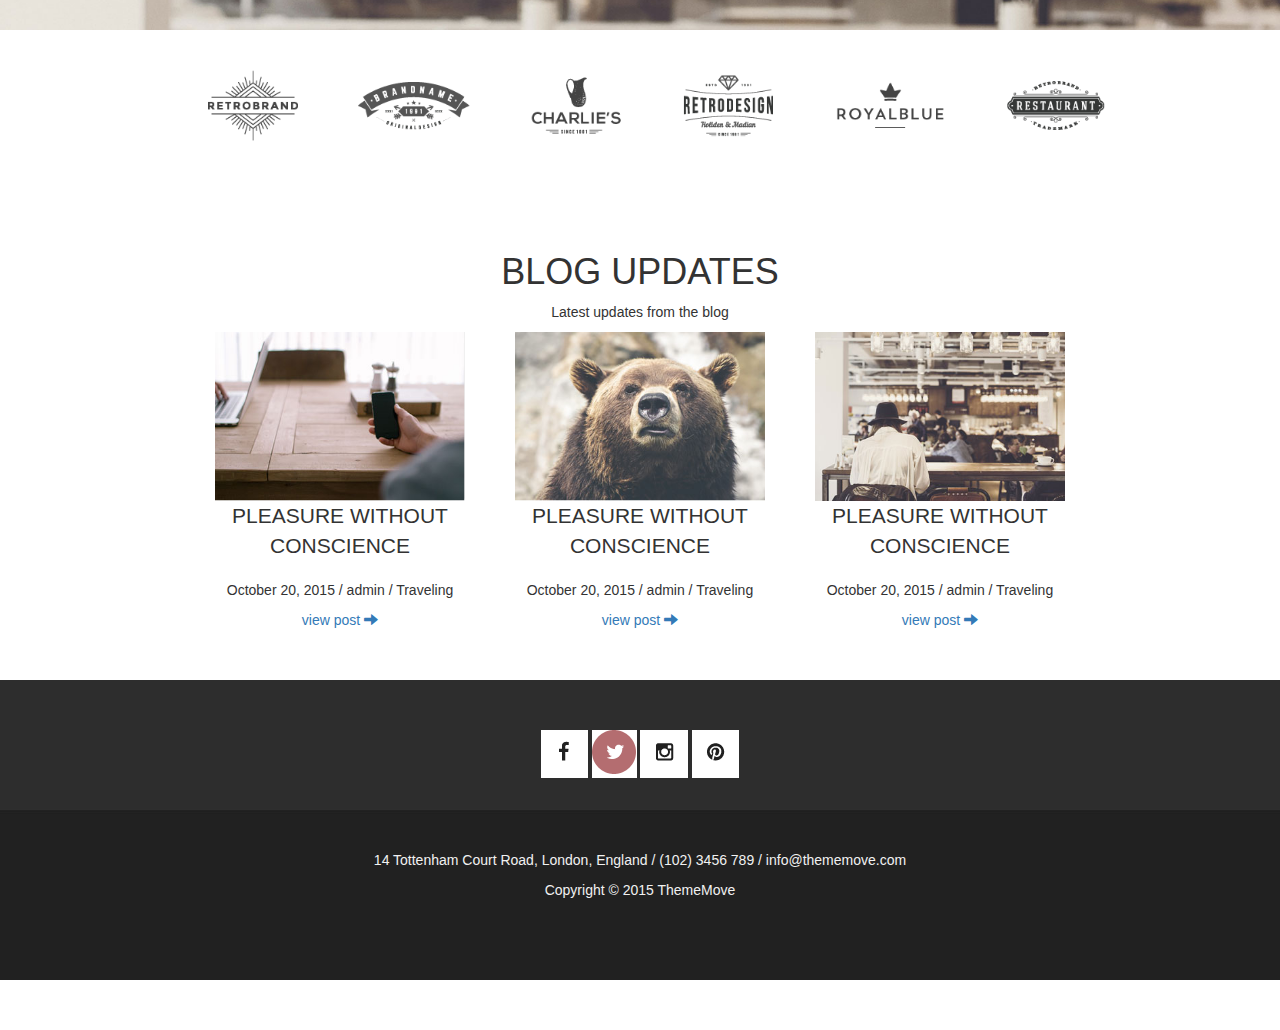
==== commit b311486f: "btvn" ====
--- a/btvn/index.html
+++ b/btvn/index.html
@@ -5,7 +5,7 @@
 	<title></title>
 	<script src="https://ajax.googleapis.com/ajax/libs/jquery/1.11.3/jquery.min.js"></script>
 	<script type="text/javascript" src="js/bootstrap.min.js"></script>
-	<link rel="stylesheet" type="text/css" href="css/bootstrap.min.css">
+	<link rel="stylesheet" type="text/css" href="css/bootstrap.css">
 	<link rel="stylesheet" type="text/css" href="css/style.css">
 </head>
 <body>
@@ -77,37 +77,43 @@
 			    </div>
 			</div>
 	  	</div>
-	</div>
 	</header>
 	<section>
 		<section class="container">
 			<section class="one">
-				<h1 class="text-center">The world offers itself to your imagination</h1>
-				<div class="space text-center">
-					<img src="image/icon/icon-main.png">
-				</div>
-				<div class="row col-one text-center">
-					<div class="col-xs-12 col-md-4">
-						<img src="image/main/phto1.jpg">
-						<h3>photograpy</h3>
-						<p>Far far away, behind the word mountains, far from the countries Vokalia and Consonantia, there live the blind texts. Separated they live in Bookmarks grove right at the coast of the Semantics</p>
-						<a href="#">read more <span class="glyphicon glyphicon-arrow-right"></span></a>
-					</div>
-					<div class="col-xs-12 col-md-4">
-						<img src="image/main/phto2.jpg">
-						<h3>Traveling</h3>
-						<p>Far far away, behind the word mountains, far from the countries Vokalia and Consonantia, there live the blind texts. Separated they live in Bookmarks grove right at the coast of the Semantics</p>
-						<a href="#">read more <span class="glyphicon glyphicon-arrow-right"></span></a>
-					</div>
-					<div class="col-xs-12 col-md-4">
-						<img src="image/main/phto3.jpg">
-						<h3>About Us</h3>
-						<p>Far far away, behind the word mountains, far from the countries Vokalia and Consonantia, there live the blind texts. Separated they live in Bookmarks grove right at the coast of the Semantics</p>
-						<a href="#">read more <span class="glyphicon glyphicon-arrow-right"></span></a>
-					</div>
-				</div>
-			</section>
-		</section>
+				<div class="row">
+					<div class="col-xs-12">
+						<h1 class="text-center">The world offers itself to your imagination</h1>
+						<div class="space text-center">
+							<img src="image/icon/icon-main.png">
+						</div>
+					</div>
+					<div class="row">
+						<div class="col-one text-center">
+							<div class="col-xs-12 col-sm-4">
+								<img src="image/main/phto1.jpg">
+								<h3>photograpy</h3>
+								<p>Far far away, behind the word mountains, far from the countries Vokalia and Consonantia, there live the blind texts. Separated they live in Bookmarks grove right at the coast of the Semantics</p>
+								<a href="#">read more <span class="glyphicon glyphicon-arrow-right"></span></a>
+							</div>
+							<div class="col-xs-12 col-sm-4">
+								<img src="image/main/phto2.jpg">
+								<h3>Traveling</h3>
+								<p>Far far away, behind the word mountains, far from the countries Vokalia and Consonantia, there live the blind texts. Separated they live in Bookmarks grove right at the coast of the Semantics</p>
+								<a href="#">read more <span class="glyphicon glyphicon-arrow-right"></span></a>
+							</div>
+							<div class="col-xs-12 col-sm-4">
+								<img src="image/main/phto3.jpg">
+								<h3>About Us</h3>
+								<p>Far far away, behind the word mountains, far from the countries Vokalia and Consonantia, there live the blind texts. Separated they live in Bookmarks grove right at the coast of the Semantics</p>
+								<a href="#">read more <span class="glyphicon glyphicon-arrow-right"></span></a>
+							</div>
+						</div>
+					</div>
+				</div>
+			</section>
+		</section>
+			
 		<section>
 			<section class="tow">
 				<div class="row">
@@ -117,6 +123,7 @@
 				</div>
 			</section>
 		</section>
+
 		<section class="container">
 			<section class="there">
 				<div class="row text-center">
@@ -127,15 +134,15 @@
 					</div>
 				</div>
 				<div class="row">
-					<div class="col-md-4">
+					<div class="col-xs-12 col-sm-4">
 						<img src="image/main/img1-1.jpg">
 						<img src="image/main/img1-2.jpg">
 					</div>
-					<div class="col-md-4">
+					<div class="col-xs-12 col-sm-4">
 						<img src="image/main/img2-1.jpg">
 						<img src="image/main/img2-2.jpg">
 					</div>
-					<div class="col-md-4">
+					<div class="col-xs-12 col-sm-4">
 						<img src="image/main/img3-1.jpg">
 						<img src="image/main/img3-2.jpg">
 					</div>
@@ -144,9 +151,124 @@
 		</section>
 		<section class="container">
 			<section class="four">
-				
+				<div class="row">
+					<div class="col-xs-12 col-sm-6">
+						<div>
+							<a href="#"><img src="image/icon/icon41.png"></a>
+							<p>
+								A small river named Duden flows by their place and supplies it with the necessary regelialia. It is a paradisematic country, in which roasted parts of sentences fly into your mouth. 
+							</p>
+						</div>
+						<div class="clearfix"></div>
+						<div>
+							<a href="#"><img src="image/icon/icon42.png"></a>
+							<p>
+								A small river named Duden flows by their place and supplies it with the necessary regelialia. It is a paradisematic country, in which roasted parts of sentences fly into your mouth. 
+							</p>
+						</div>
+						<div class="clearfix"></div>
+						<div>
+							<a href="#"><img src="image/icon/icon43.png"></a>
+							<p>
+								A small river named Duden flows by their place and supplies it with the necessary regelialia. It is a paradisematic country, in which roasted parts of sentences fly into your mouth. 
+							</p>
+						</div>
+						<div class="clearfix"></div>
+					</div>
+					<div class="col-xs-12 col-sm-6">
+						<div>
+							<a href="#"><img src="image/icon/icon46.png"></a>
+							<p>
+								A small river named Duden flows by their place and supplies it with the necessary regelialia. It is a paradisematic country, in which roasted parts of sentences fly into your mouth. 
+							</p>
+						</div>
+						<div class="clearfix"></div>
+						<div>
+							<a href="#"><img src="image/icon/icon45.png"></a>
+							<p>
+								A small river named Duden flows by their place and supplies it with the necessary regelialia. It is a paradisematic country, in which roasted parts of sentences fly into your mouth. 
+							</p>
+						</div>
+						<div class="clearfix"></div>
+						<div>
+							<a href="#"><img src="image/icon/icon44.png"></a>
+							<p>
+								A small river named Duden flows by their place and supplies it with the necessary regelialia. It is a paradisematic country, in which roasted parts of sentences fly into your mouth. 
+							</p>
+						</div>
+						<div class="clearfix"></div>
+					</div>
+				</div>
+			</section>
+		</section>
+
+		<section>
+			<section class="five">
+				<section class="container">
+					<div class="row">
+							<form action="" method="POST" role="form" class="form-inline">
+								<label for="" class="col-xs-6"><h2>newsletter sign-up</h2>
+													<h4>you can.........</h4></label>
+								<input type="text" class="form-control col-xs-6" id="" placeholder="Input field">
+								<button type="submit" class="btn btn-warning">Submit</button>
+							</form>
+					</div>
+				</section>
+			</section>
+
+			<div>
+				<div class="container">
+					<div class="row">
+						<div class="col-xs-12">
+							<a href="#"><img src="image/main/brandlogo_02.png" width="900px"></a>
+						</div>
+					</div>
+				</div>
+			</div>
+		</section>
+
+		<section class="six">
+			<section class="container">
+				<div class="row">
+					<div class="col-xs-12 text-center">
+						<h1>BLOG UPDATES</h1>
+						<p>Latest updates from the blog</p>
+					</div>
+				</div>
+				<div class="row">
+					<div class="col-xs-12 col-sm-4 text-center">
+						<img src="image/main/blog1.jpg">
+						<p class="lead">PLEASURE WITHOUT CONSCIENCE</p>
+						<p>October 20, 2015 / admin / Traveling</p>
+						<a href="#">view post <span class="glyphicon glyphicon-arrow-right"></span></a>
+					</div>
+					<div class="col-xs-12 col-sm-4 text-center">
+						<img src="image/main/blog2.jpg">
+						<p class="lead">PLEASURE WITHOUT CONSCIENCE</p>
+						<p>October 20, 2015 / admin / Traveling</p>
+						<a href="#">view post <span class="glyphicon glyphicon-arrow-right"></span></a>
+					</div>
+					<div class="col-xs-12 col-sm-4 text-center">
+						<img src="image/main/blog3.jpg">
+						<p class="lead">PLEASURE WITHOUT CONSCIENCE</p>
+						<p>October 20, 2015 / admin / Traveling</p>
+						<a href="#">view post <span class="glyphicon glyphicon-arrow-right"></span></a>
+					</div>
+				</div>
 			</section>
 		</section>
 	</section>
+	<footer>
+		<div align="center" id="top">
+			<a href="#"><img src="image/footer/fb.png" class=""></a>
+			<a href="#"><img src="image/footer/flow.png"></a>
+			<a href="#"><img src="image/footer/phto.png"></a>
+			<a href="#"><img src="image/footer/what.png"></a>
+		</div>
+		<div align="center" id="footer">
+			<p>14 Tottenham Court Road, London, England / (102) 3456 789 / info@thememove.com</p>
+			<p>Copyright © 2015 ThemeMove</p>
+		</div>
+	</footer>
 </body>
 </html>--- a/btvn/css/style.css
+++ b/btvn/css/style.css
@@ -3,6 +3,9 @@
 }
 .glyphicon{
 	font-size: 1em;
+}
+.width{
+	width: 900px;
 }
 .container{
 	width: 900px;
@@ -21,7 +24,7 @@
 }
 /*contenr*/
 .one,.one h1 {
-	padding: 50px;
+	padding: 50px 0px;
 }
 .space{
 	padding-bottom: 50px;
@@ -31,6 +34,7 @@
 	width: 250px;
 }
 .tow{
+	margin: 50px 0px;
 	background: url("../image/main/banner1.jpg");
 	background-size: cover;
 }
@@ -50,4 +54,40 @@
 }
 .four{
 	padding: 50px 0px;
+}
+.four img{
+	float: left;
+	padding: 0px;
+	margin: 5px;
+	border: 1px solid;
+}
+.four img:hover{
+	background: #B46D70;
+}
+.five{
+	padding: 50px 0px;
+	background:url("../image/main/banner2.jpg");
+	background-size: cover;
+}
+.six{
+	padding: 50px 0px;
+}
+.six img{
+	width: 250px;
+}
+footer{
+	padding-top: 50px;
+	background: url("../image/footer/footer.jpg");
+	height: 300px;
+}
+footer img:hover{
+	background: #B46D70;
+}
+footer #top{
+	height: 100px;
+}
+footer #footer{
+	height: 200px;
+	padding-top: 20px;
+	color: #f1f1f1;
 }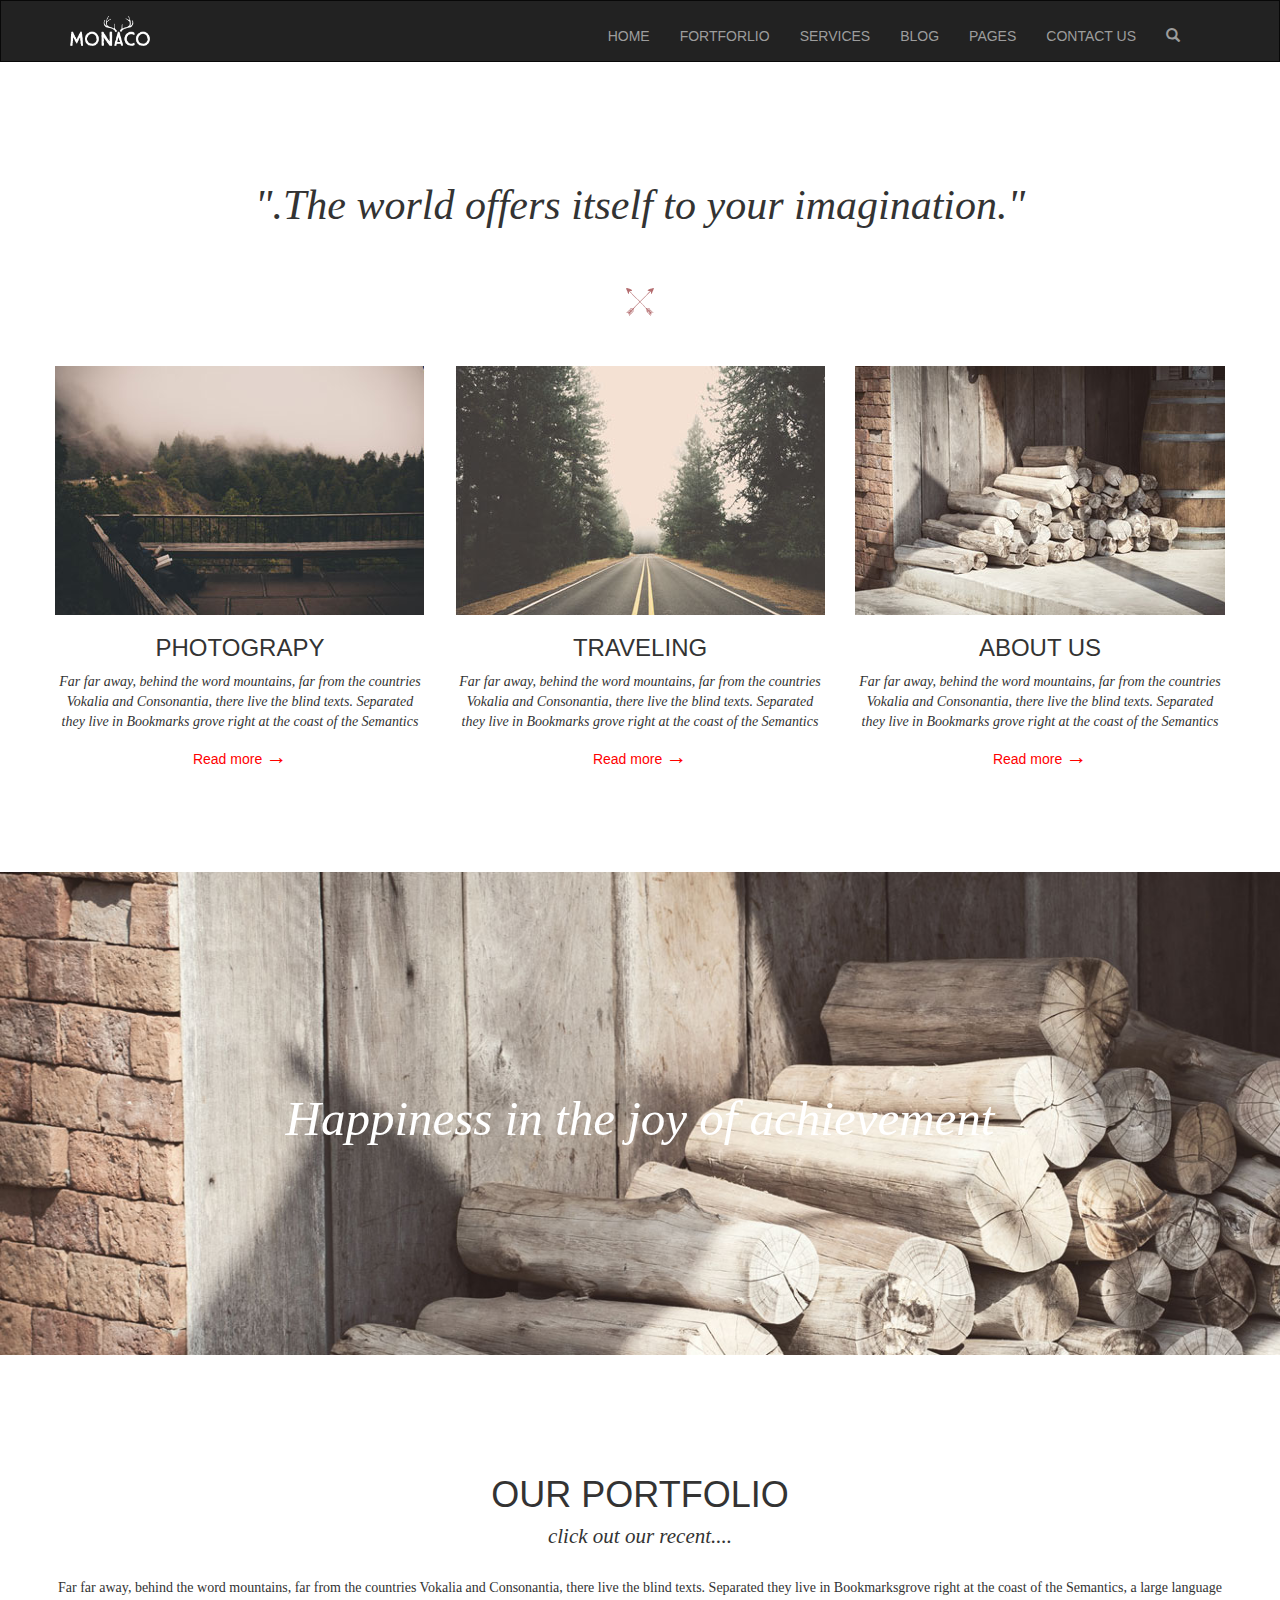
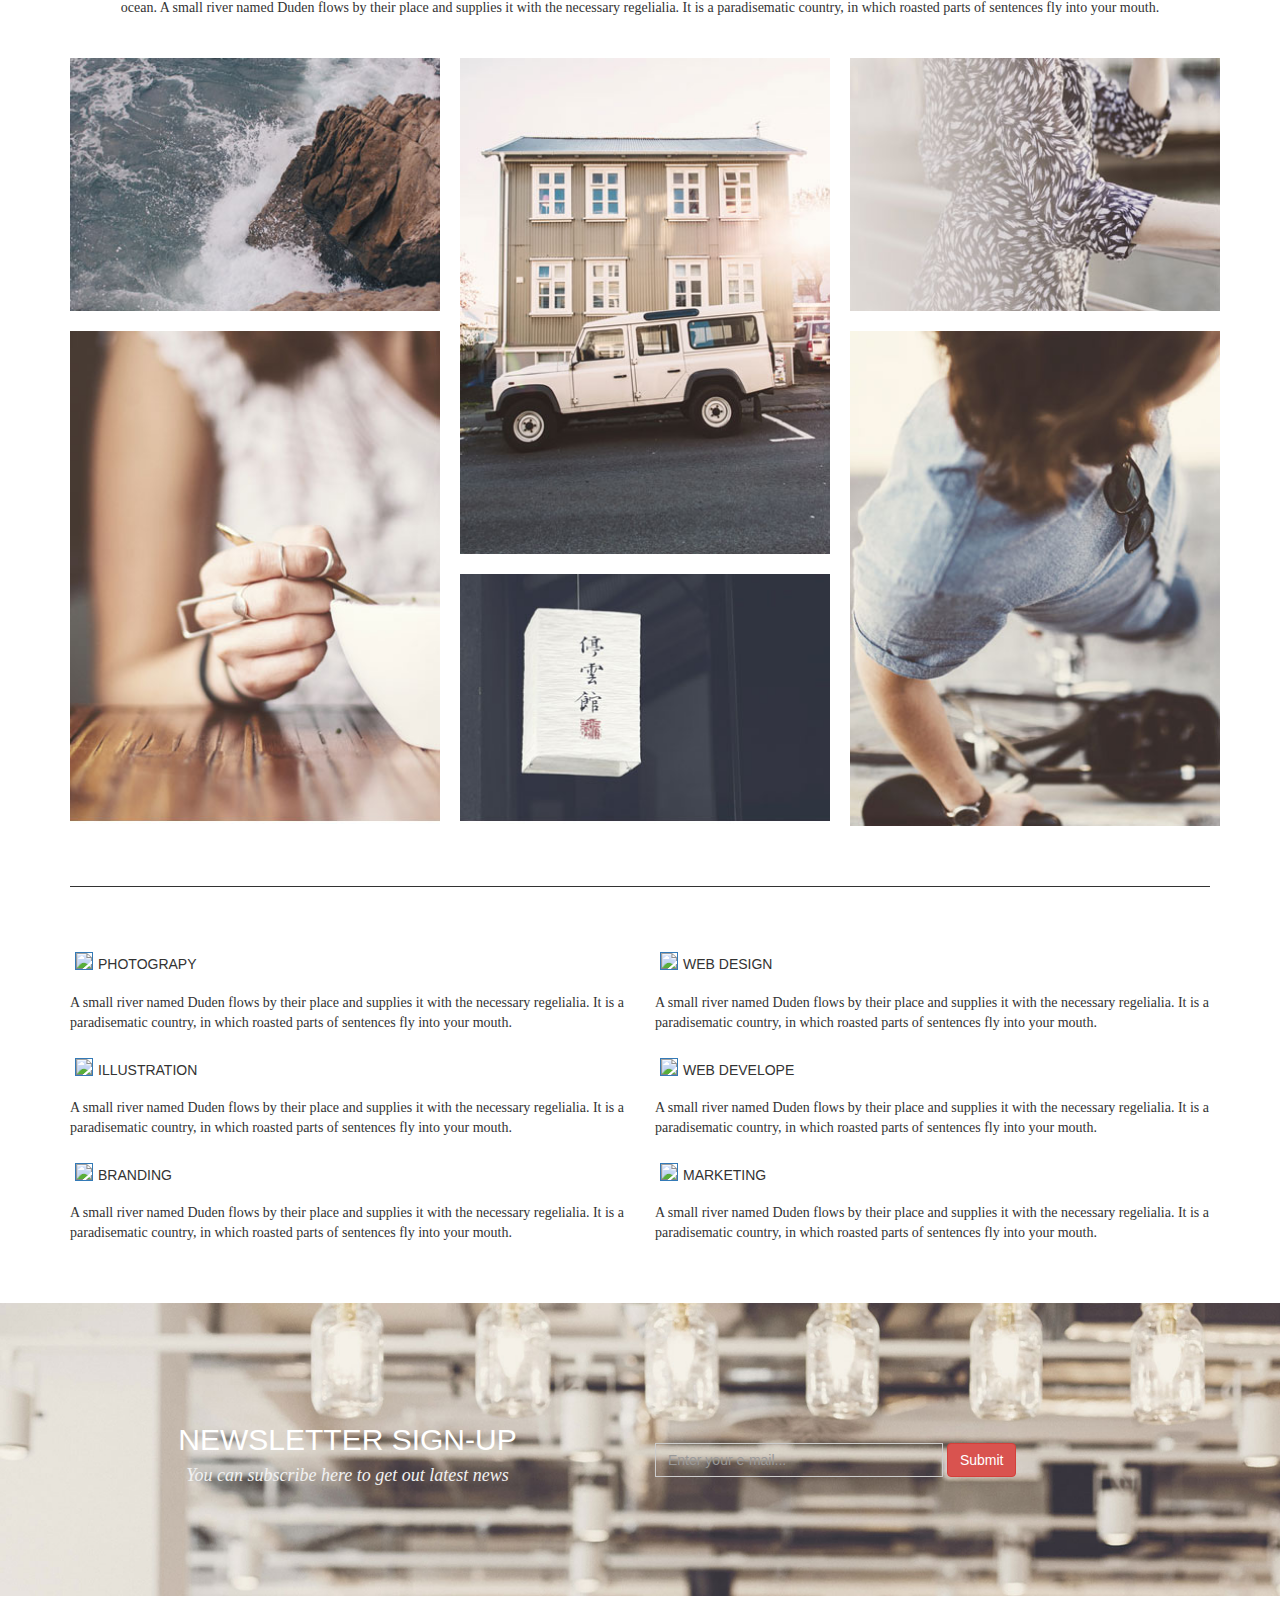
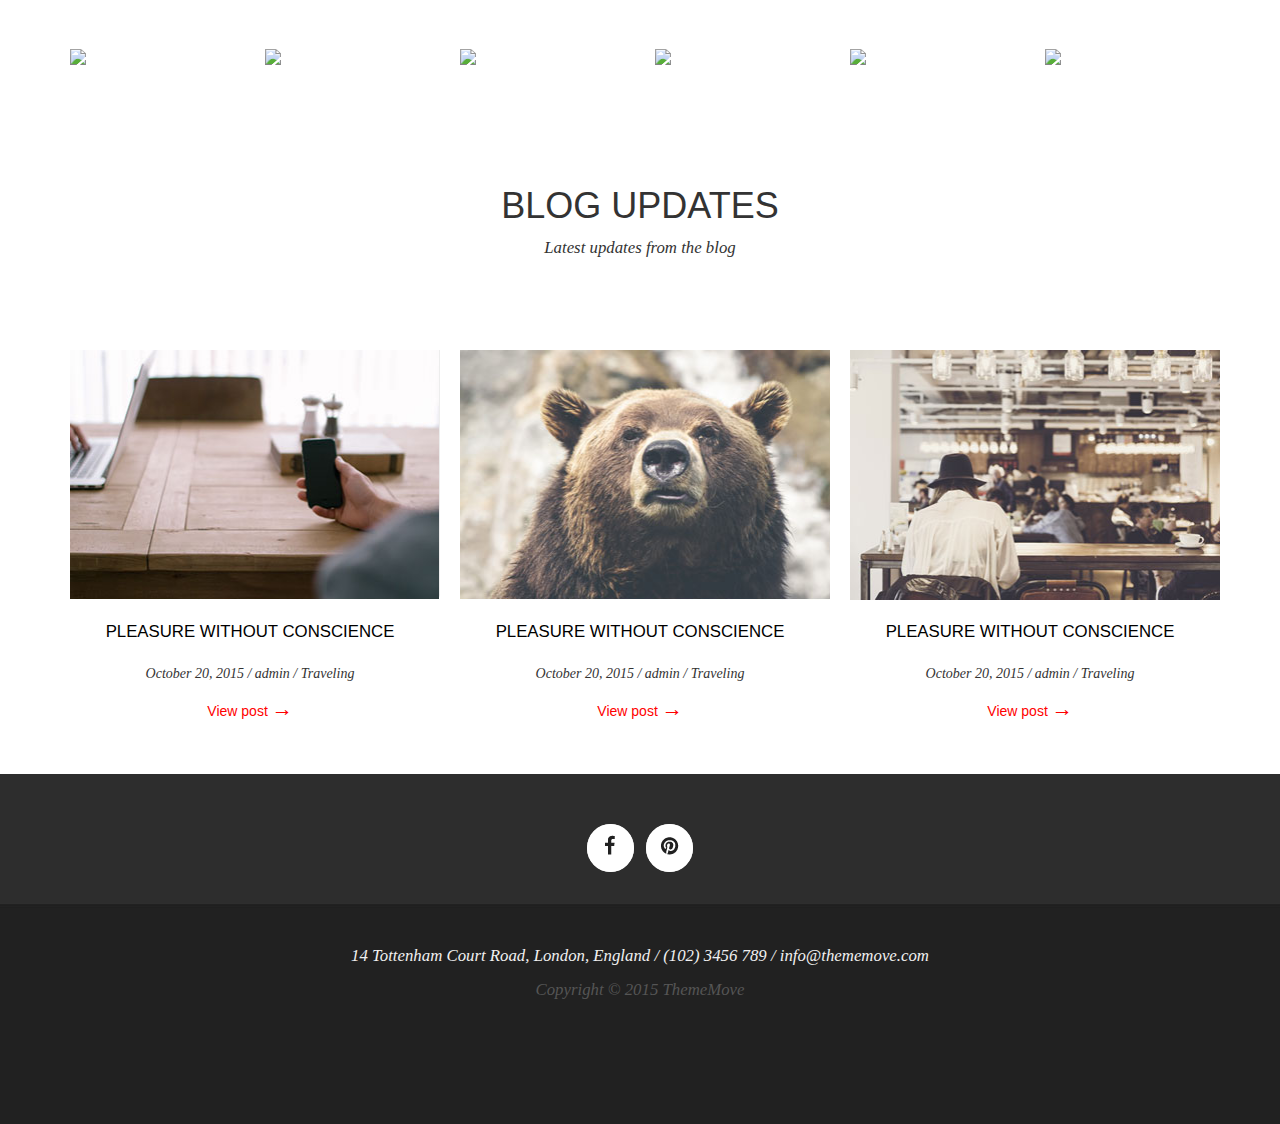
==== commit 8a9cb8e1: "23/6/2015" ====
--- a/btvn/index.html
+++ b/btvn/index.html
@@ -2,7 +2,9 @@
 <html>
 <head>
 	<meta charset="utf-8">
-	<title></title>
+	<title>BTVN</title>
+	<meta name="viewport" content="width=device-width, initial-scale=1">
+	<link href='http://fonts.googleapis.com/css?family=Playfair+Display:400italic' rel='stylesheet' type='text/css'>
 	<script src="https://ajax.googleapis.com/ajax/libs/jquery/1.11.3/jquery.min.js"></script>
 	<script type="text/javascript" src="js/bootstrap.min.js"></script>
 	<link rel="stylesheet" type="text/css" href="css/bootstrap.css">
@@ -11,17 +13,19 @@
 <body>
 
 	<header>
-		<nav class="navbar navbar-fixed-top" role="navigation">
-	        <div class="menu">
+		<nav class="navbar navbar-inverse " role="navigation">
+	        <div class="menu container">
 	            <!-- Brand and toggle get grouped for better mobile display -->
 	            <div class="navbar-header">
-	                <button type="button" class="navbar-toggle" data-toggle="collapse" data-target="#navbar-collapse">
-	                    <i class="fa fa-bars fa-3x"></i>
+	                <button type="button" class="navbar-toggle" data-toggle="collapse" data-target="#menu">
+		                <span class="icon-bar"></span>
+				        <span class="icon-bar"></span>
+				        <span class="icon-bar"></span>
 	                </button>
 	                <a class="navbar-brand" href="#"><img src="image/icon/logo.png" height="30px" width="80px" /></a>
 	            </div>
 	            <!-- Collect the nav links, forms, and other content for toggling -->
-	            <div class="collapse navbar-collapse navbar-right" id="navbar-collapse">
+	            <div class="collapse navbar-collapse navbar-right" id="menu">
 	                <ul class="nav navbar-nav">
 	                    <li>
 	                        <a href="#">Home</a>
@@ -45,35 +49,61 @@
 	                        <a href="#"><span class="glyphicon glyphicon-search" aria-hidden="true"></span></a>
 	                    </li>
 	                </ul>
-	            </div> <!-- /.navbar-collapse -->
-	        </div> <!-- /.container -->
+	            </div>
+	        </div>
 	    </nav>
 
 	 	<div id="myCarousel" class="carousel slide" data-ride="carousel">
-	 		<!-- Wrapper for slides -->
 		    <div class="carousel-inner" role="listbox">
 		      	<div class="item active">
-		        <img src="image/background/bg1.jpg" alt="">
-			        <div class="carousel-caption slide">
-			          <img src="image/icon/icon-slide1.png">
-			          <p>The atmosphere in Chania has a touch of Florence and Venice.</p>
+		        <img src="image/background/slide1/bg1.jpg" alt=""/>
+			        <div class="carousel-caption " align="center"/>
+				        <div class="slide-background">
+				        	<img src="image/background/slide1/slide1-icon-1.png" alt="" />
+				        </div>
+				        <div class="slide-background">
+				         	<img src="image/background/slide1/slide1-char.png" alt=""/>	
+				        </div>
+				        <div class="slide-background">
+				        	<img src="image/background/slide1/slide1-icon-2.png" alt=""/>
+				        </div> 
+				          <p style="font-family: Playfair Display;">Far far away, behind the word mountains, far from the countries Vokalia and Consonantia, there live the blind texts. Separated they live.</p>
+				        <div class="slide-background">
+				        	<img src="image/background/slide1/slide1-icon-3.png" alt="" />
+				        </div>
 			        </div>
 		      	</div>
 
 			    <div class="item">
-			        <img src="image/background/bg2.jpg" alt="">
-			        <div class="carousel-caption">
-			          <img src="image/icon/icon-slide2.png">
-			          <p>The atmosphere in Chania has a touch of Florence and Venice.</p>
-			        </div>
+			       	<img src="image/background/slide2/bg2.jpg" alt=""/>
+			        <div class="carousel-caption" align="center"/>
+				        <div class="slide-background">
+				        	<img src="image/background/slide2/slide2-icon-1.png" alt="" />
+				        </div>
+				        <div class="slide-background">
+				         	<img src="image/background/slide2/slide2-char.png" alt=""/>	
+				        </div>
+				        <div class="slide-background">
+				        	<img src="image/background/slide2/slide1-icon-2.png" alt=""/>
+				        </div> 
+				          <p>Far far away, behind the word mountains, far from the countries Vokalia and Consonantia, there live the blind texts. Separated they live.</p>
+			    	</div>
 			    </div>
 		    
 			    <div class="item">
-			        <img src="image/background/bg3.jpg" alt="">
-				        <div class="carousel-caption">
-				          	<img src="image/icon/icon-slide3.png">
-				          	<p>Beatiful flowers in Kolymbari, Crete.</p>
-				        </div>
+			        <img src="image/background/slide3/bg3.jpg" alt=""/>
+			        <div class="carousel-caption" align="center"/>
+				        <div class="slide-background">
+				        	<img src="image/background/slide3/slide3-icon-1.png" alt="" />
+				        </div>
+				        <div class="slide-background">
+				         	<img src="image/background/slide3/slide3-char.png" alt=""/>	
+				        </div>
+				        <div class="slide-background">
+				        	<img src="image/background/slide3/slide3-icon-2.png" alt=""/>
+				        </div> 
+				          	<p>Far far away, behind the word mountains, far from the countries Vokalia and Consonantia, there live the blind texts. Separated they live.</p>
+				    </div>
 			    </div>
 			</div>
 	  	</div>
@@ -83,7 +113,7 @@
 			<section class="one">
 				<div class="row">
 					<div class="col-xs-12">
-						<h1 class="text-center">The world offers itself to your imagination</h1>
+						<h1 class="text-center" style="font-family: playfaildisplay; font-style:italic; font-size:3em;">".The world offers itself to your imagination."</h1>
 						<div class="space text-center">
 							<img src="image/icon/icon-main.png">
 						</div>
@@ -94,19 +124,19 @@
 								<img src="image/main/phto1.jpg">
 								<h3>photograpy</h3>
 								<p>Far far away, behind the word mountains, far from the countries Vokalia and Consonantia, there live the blind texts. Separated they live in Bookmarks grove right at the coast of the Semantics</p>
-								<a href="#">read more <span class="glyphicon glyphicon-arrow-right"></span></a>
+								<a href="#">Read more <span class="icon">&rarr;</span></a>
 							</div>
 							<div class="col-xs-12 col-sm-4">
 								<img src="image/main/phto2.jpg">
 								<h3>Traveling</h3>
 								<p>Far far away, behind the word mountains, far from the countries Vokalia and Consonantia, there live the blind texts. Separated they live in Bookmarks grove right at the coast of the Semantics</p>
-								<a href="#">read more <span class="glyphicon glyphicon-arrow-right"></span></a>
+								<a href="#">Read more <span class="icon">&rarr;</span></a>
 							</div>
 							<div class="col-xs-12 col-sm-4">
 								<img src="image/main/phto3.jpg">
 								<h3>About Us</h3>
 								<p>Far far away, behind the word mountains, far from the countries Vokalia and Consonantia, there live the blind texts. Separated they live in Bookmarks grove right at the coast of the Semantics</p>
-								<a href="#">read more <span class="glyphicon glyphicon-arrow-right"></span></a>
+								<a href="#">Read more <span class="icon">&rarr;</span></a>
 							</div>
 						</div>
 					</div>
@@ -155,6 +185,9 @@
 					<div class="col-xs-12 col-sm-6">
 						<div>
 							<a href="#"><img src="image/icon/icon41.png"></a>
+							<header>
+								<h4>photograpy</h4>
+							</header>
 							<p>
 								A small river named Duden flows by their place and supplies it with the necessary regelialia. It is a paradisematic country, in which roasted parts of sentences fly into your mouth. 
 							</p>
@@ -162,6 +195,9 @@
 						<div class="clearfix"></div>
 						<div>
 							<a href="#"><img src="image/icon/icon42.png"></a>
+							<header>
+								<h4>Illustration</h4>
+							</header>
 							<p>
 								A small river named Duden flows by their place and supplies it with the necessary regelialia. It is a paradisematic country, in which roasted parts of sentences fly into your mouth. 
 							</p>
@@ -169,6 +205,9 @@
 						<div class="clearfix"></div>
 						<div>
 							<a href="#"><img src="image/icon/icon43.png"></a>
+								<header>
+									<h4>Branding</h4>
+								</header>
 							<p>
 								A small river named Duden flows by their place and supplies it with the necessary regelialia. It is a paradisematic country, in which roasted parts of sentences fly into your mouth. 
 							</p>
@@ -178,6 +217,9 @@
 					<div class="col-xs-12 col-sm-6">
 						<div>
 							<a href="#"><img src="image/icon/icon46.png"></a>
+								<header>
+									<h4>Web Design</h4>
+								</header>
 							<p>
 								A small river named Duden flows by their place and supplies it with the necessary regelialia. It is a paradisematic country, in which roasted parts of sentences fly into your mouth. 
 							</p>
@@ -185,6 +227,9 @@
 						<div class="clearfix"></div>
 						<div>
 							<a href="#"><img src="image/icon/icon45.png"></a>
+								<header>
+									<h4>Web Develope</h4>
+								</header>
 							<p>
 								A small river named Duden flows by their place and supplies it with the necessary regelialia. It is a paradisematic country, in which roasted parts of sentences fly into your mouth. 
 							</p>
@@ -192,6 +237,9 @@
 						<div class="clearfix"></div>
 						<div>
 							<a href="#"><img src="image/icon/icon44.png"></a>
+								<header>
+									<h4>Marketing</h4>
+								</header>
 							<p>
 								A small river named Duden flows by their place and supplies it with the necessary regelialia. It is a paradisematic country, in which roasted parts of sentences fly into your mouth. 
 							</p>
@@ -206,25 +254,45 @@
 			<section class="five">
 				<section class="container">
 					<div class="row">
+						<div class="col-xs-12 col-md-6" align="center">
+							<h2>newsletter sign-up</h2>
+							<h4>You can subscribe here to get out latest news</h4>
+						</div>
+						<div class="col-xs-12 col-md-6 form">
 							<form action="" method="POST" role="form" class="form-inline">
-								<label for="" class="col-xs-6"><h2>newsletter sign-up</h2>
-													<h4>you can.........</h4></label>
-								<input type="text" class="form-control col-xs-6" id="" placeholder="Input field">
-								<button type="submit" class="btn btn-warning">Submit</button>
+								<label for="" class="sr-only"></label>
+								<input type="text" class="form-control" id="" placeholder="Enter your e-mail..." size="30">
+								<button type="submit" class="btn btn-danger">Submit</button>
 							</form>
+						</div>	
 					</div>
 				</section>
 			</section>
-
-			<div>
-				<div class="container">
+			<section class="five-one">
+				<section class="container">
 					<div class="row">
-						<div class="col-xs-12">
-							<a href="#"><img src="image/main/brandlogo_02.png" width="900px"></a>
-						</div>
-					</div>
-				</div>
-			</div>
+						<div class="col-xs-6 col-md-2">
+							<a href="#"><img src="image/main/brand-1.png"></a>
+						</div>
+						<div class="col-xs-6 col-md-2">
+							<a href="#"><img src="image/main/brand-2.png"></a>
+						</div>
+						<div class="col-xs-6 col-md-2">
+							<a href="#"><img src="image/main/brand-3.png"></a>
+						</div>
+
+						<div class="col-xs-6 col-md-2">
+							<a href="#"><img src="image/main/brand-4.png"></a>
+						</div>
+						<div class="col-xs-6 col-md-2">
+							<a href="#"><img src="image/main/brand-5.png"></a>
+						</div>
+						<div class="col-xs-6 col-md-2">
+							<a href="#"><img src="image/main/brand-6.png"></a>
+						</div>
+					</div>
+				</section>
+			</section>
 		</section>
 
 		<section class="six">
@@ -232,27 +300,27 @@
 				<div class="row">
 					<div class="col-xs-12 text-center">
 						<h1>BLOG UPDATES</h1>
-						<p>Latest updates from the blog</p>
+						<p class="six-p">Latest updates from the blog</p>
 					</div>
 				</div>
 				<div class="row">
 					<div class="col-xs-12 col-sm-4 text-center">
 						<img src="image/main/blog1.jpg">
-						<p class="lead">PLEASURE WITHOUT CONSCIENCE</p>
-						<p>October 20, 2015 / admin / Traveling</p>
-						<a href="#">view post <span class="glyphicon glyphicon-arrow-right"></span></a>
+						<a href="#"><p class="lead">PLEASURE WITHOUT CONSCIENCE</p></a>
+						<p class="p">October 20, 2015 / admin / Traveling</p>
+						<a href="#">View post <span class="icon">&rarr;</span></a>
 					</div>
 					<div class="col-xs-12 col-sm-4 text-center">
 						<img src="image/main/blog2.jpg">
-						<p class="lead">PLEASURE WITHOUT CONSCIENCE</p>
-						<p>October 20, 2015 / admin / Traveling</p>
-						<a href="#">view post <span class="glyphicon glyphicon-arrow-right"></span></a>
+						<a href="#"><p class="lead">PLEASURE WITHOUT CONSCIENCE</p></a>
+						<p class="p">October 20, 2015 / admin / Traveling</p>
+						<a href="#">View post <span class="icon">&rarr;</span></a>
 					</div>
 					<div class="col-xs-12 col-sm-4 text-center">
 						<img src="image/main/blog3.jpg">
-						<p class="lead">PLEASURE WITHOUT CONSCIENCE</p>
-						<p>October 20, 2015 / admin / Traveling</p>
-						<a href="#">view post <span class="glyphicon glyphicon-arrow-right"></span></a>
+						<a href="#"><p class="lead">PLEASURE WITHOUT CONSCIENCE</p></a>
+						<p class="p">October 20, 2015 / admin / Traveling</p>
+						<a href="#">View post <span class="icon">&rarr;</span></a>
 					</div>
 				</div>
 			</section>
@@ -260,14 +328,14 @@
 	</section>
 	<footer>
 		<div align="center" id="top">
-			<a href="#"><img src="image/footer/fb.png" class=""></a>
-			<a href="#"><img src="image/footer/flow.png"></a>
-			<a href="#"><img src="image/footer/phto.png"></a>
-			<a href="#"><img src="image/footer/what.png"></a>
+			<a href="#"><img src="image/footer/fb.png" class="img-circle" alt="" /></a>
+			<a href="#"><img src="image/footer/tw.png" class="img-circle" alt=""/></a>
+			<a href="#"><img src="image/footer/photo.png" class="img-circle" alt="" /></a>
+			<a href="#"><img src="image/footer/what.png" class="img-circle" alt="" /></a>
 		</div>
 		<div align="center" id="footer">
 			<p>14 Tottenham Court Road, London, England / (102) 3456 789 / info@thememove.com</p>
-			<p>Copyright © 2015 ThemeMove</p>
+			<p class="footer">Copyright © 2015 ThemeMove</p>
 		</div>
 	</footer>
 </body>
--- a/btvn/css/style.css
+++ b/btvn/css/style.css
@@ -4,34 +4,54 @@
 .glyphicon{
 	font-size: 1em;
 }
-.width{
-	width: 900px;
+/*header*/
+.slide-background{
+	padding: 30px 0px;
 }
-.container{
-	width: 900px;
-}
-/*header*/
 .nav a{
 	text-transform: uppercase;
 	color:white;
+}
+.navbar{
+	margin: 0px;
+	border-radius: 0px;
 }
 ul li{
 	padding-top: 10px
 }
 .menu{
-	padding: 0px 200px;
+	padding:0px 0px -10px 0px;
 	text-align: center;
 }
 /*contenr*/
-.one,.one h1 {
+.one h1 {
 	padding: 50px 0px;
+}
+.one{
+	padding:50px 0px;
+}
+.one a{
+	margin-bottom: 20px;
+}
+.col-one h3{
+	text-transform: uppercase;
+}
+.col-one p{
+	font-family: playfaildisplay;
+	font-style: italic;
+}
+.col-one a{
+	color: red;
+}
+.icon{
+	font-size: 1.5em;
 }
 .space{
 	padding-bottom: 50px;
 }
 .col-one img{
 	/*height: 200px;*/
-	width: 250px;
+	width: 370px;
 }
 .tow{
 	margin: 50px 0px;
@@ -39,21 +59,44 @@
 	background-size: cover;
 }
 .tow h1{
-	padding: 120px 0px;
+	font-family: playfaildisplay;
+	font-style: italic;
+	font-size: 3.5em;
+	padding: 200px 0px;
 	color: white;
 }
 .there {
 	padding: 50px 0px;
 	border-bottom: 1px solid ;
 }
+.there h4{
+	font-family:playfaildisplay;
+	font-style:italic;
+	font-size: 1.5em;
+	padding-bottom: 20px;
+}
+.there p{
+	font-family: playfaildisplay;
+	font-size:1em;
+	padding-bottom: 20px;
+}
 .there .row img{
-	width: 300px;
+	width: 370px;
 }
 .there img{
-	padding: 8px 8px;
+	padding: 10px 0px;
+}
+.four header h4{
+	text-transform:uppercase;
+	font-size: 1em;
+	font-style: normal;
+	padding: 10px 0px;
 }
 .four{
 	padding: 50px 0px;
+}
+.four p{
+	font-family: playfaildisplay;
 }
 .four img{
 	float: left;
@@ -65,23 +108,70 @@
 	background: #B46D70;
 }
 .five{
-	padding: 50px 0px;
+	padding: 100px 0px;
 	background:url("../image/main/banner2.jpg");
 	background-size: cover;
+}
+.form{
+	padding-top: 40px;
+}
+.form input{
+	border-radius: 0px;
+	background: transparent;
+}
+.five-one{
+	padding:50px 0px;
+}
+.five h2{
+	color: #ffffff;
+	text-transform: uppercase;
+}
+.five h4{
+	font-family: playfaildisplay;
+	font-style: italic;
+	color:#f1f1f1;
 }
 .six{
 	padding: 50px 0px;
 }
+
+.lead{
+	padding-top: 20px;
+	font-size: 1.2em;
+}
+.six a{
+	color: red;
+}
+.six a p{
+	color: black;
+}
+.six a:hover{
+	color: red;
+	text-decoration: none;
+}
+.p{
+	font-style:italic;
+	font-family:playfaildisplay;
+}
+.six-p{
+	font-family: playfaildisplay;
+	font-style: italic;
+	font-size: 1.2em;
+	padding-bottom:80px;
+}
 .six img{
-	width: 250px;
+	width: 370px;
 }
 footer{
 	padding-top: 50px;
 	background: url("../image/footer/footer.jpg");
-	height: 300px;
+	height: 350px;
 }
 footer img:hover{
 	background: #B46D70;
+}
+footer img{
+	background-color: #ffffff;
 }
 footer #top{
 	height: 100px;
@@ -90,4 +180,12 @@
 	height: 200px;
 	padding-top: 20px;
 	color: #f1f1f1;
+}
+footer p{
+	font-family: playfaildisplay;
+	font-style: italic;
+	font-size: 1.2em;
+}
+.footer{
+	color: #555555 ;
 }